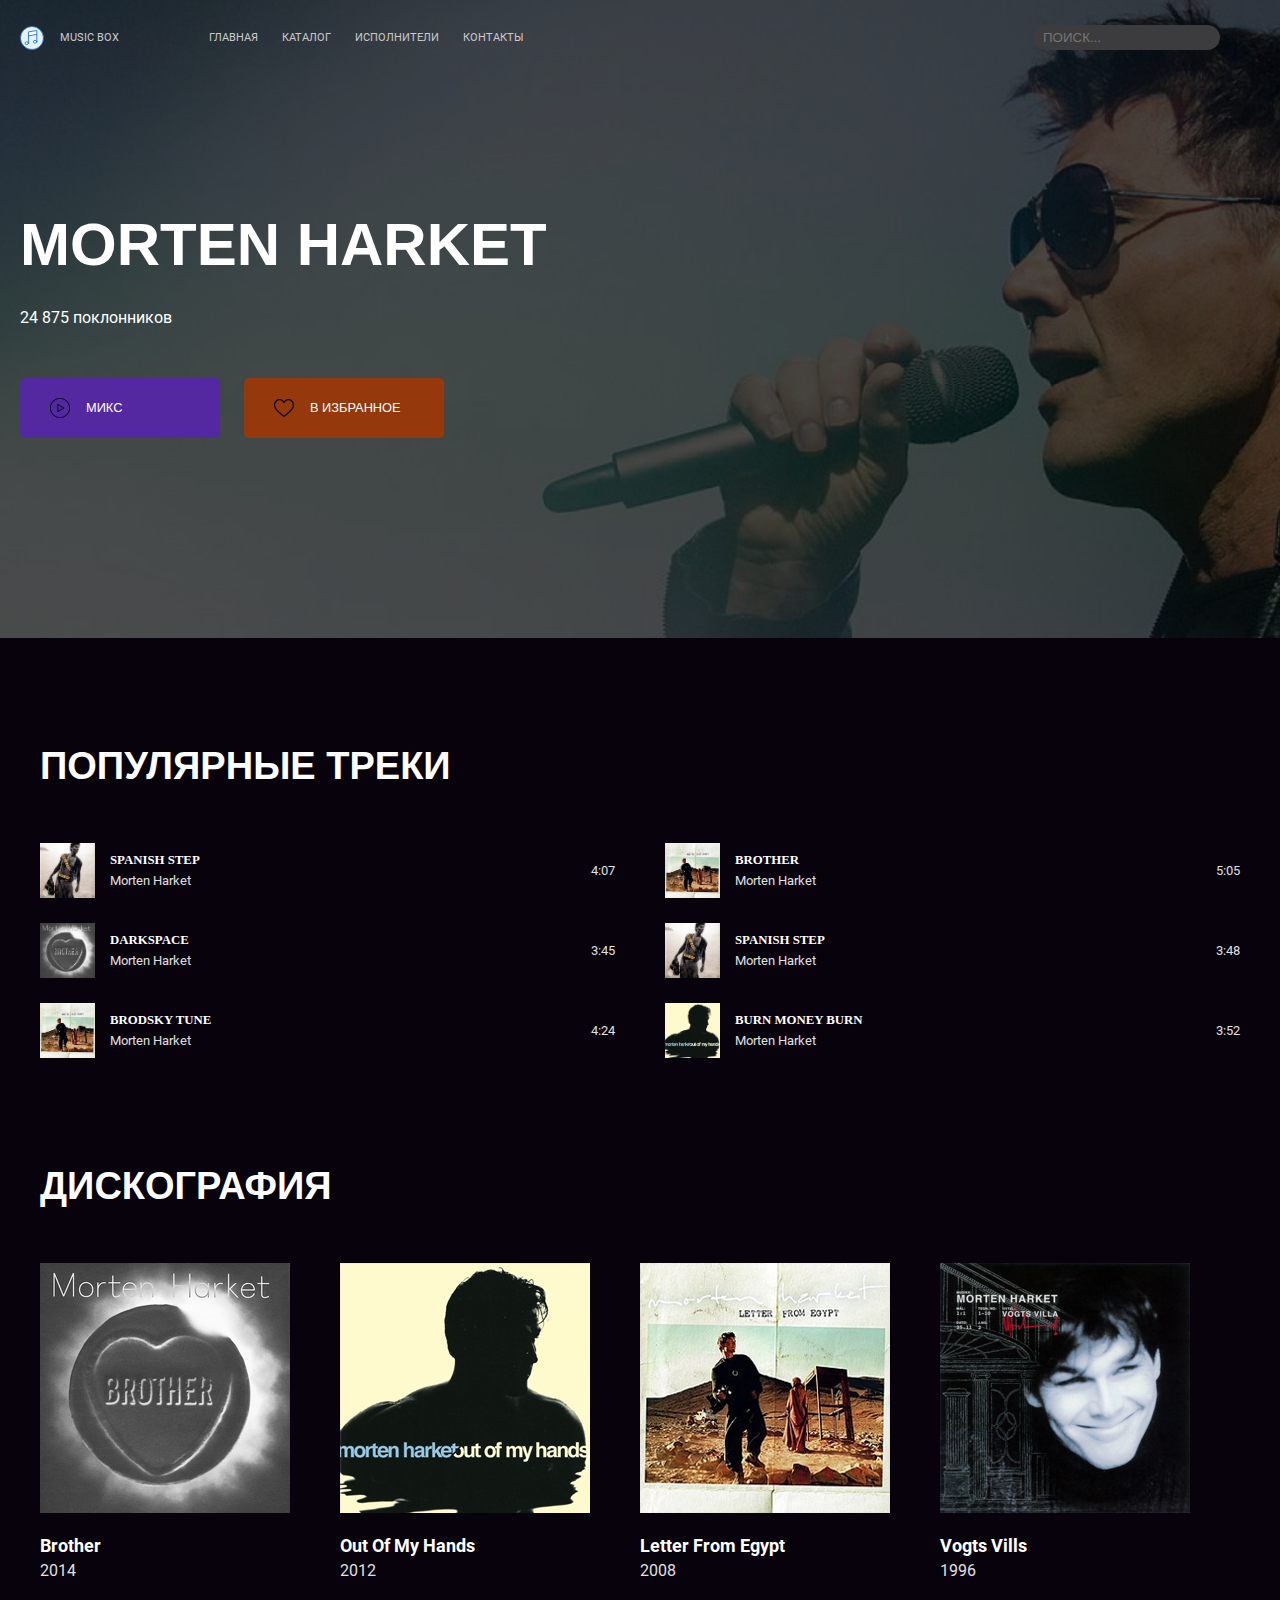
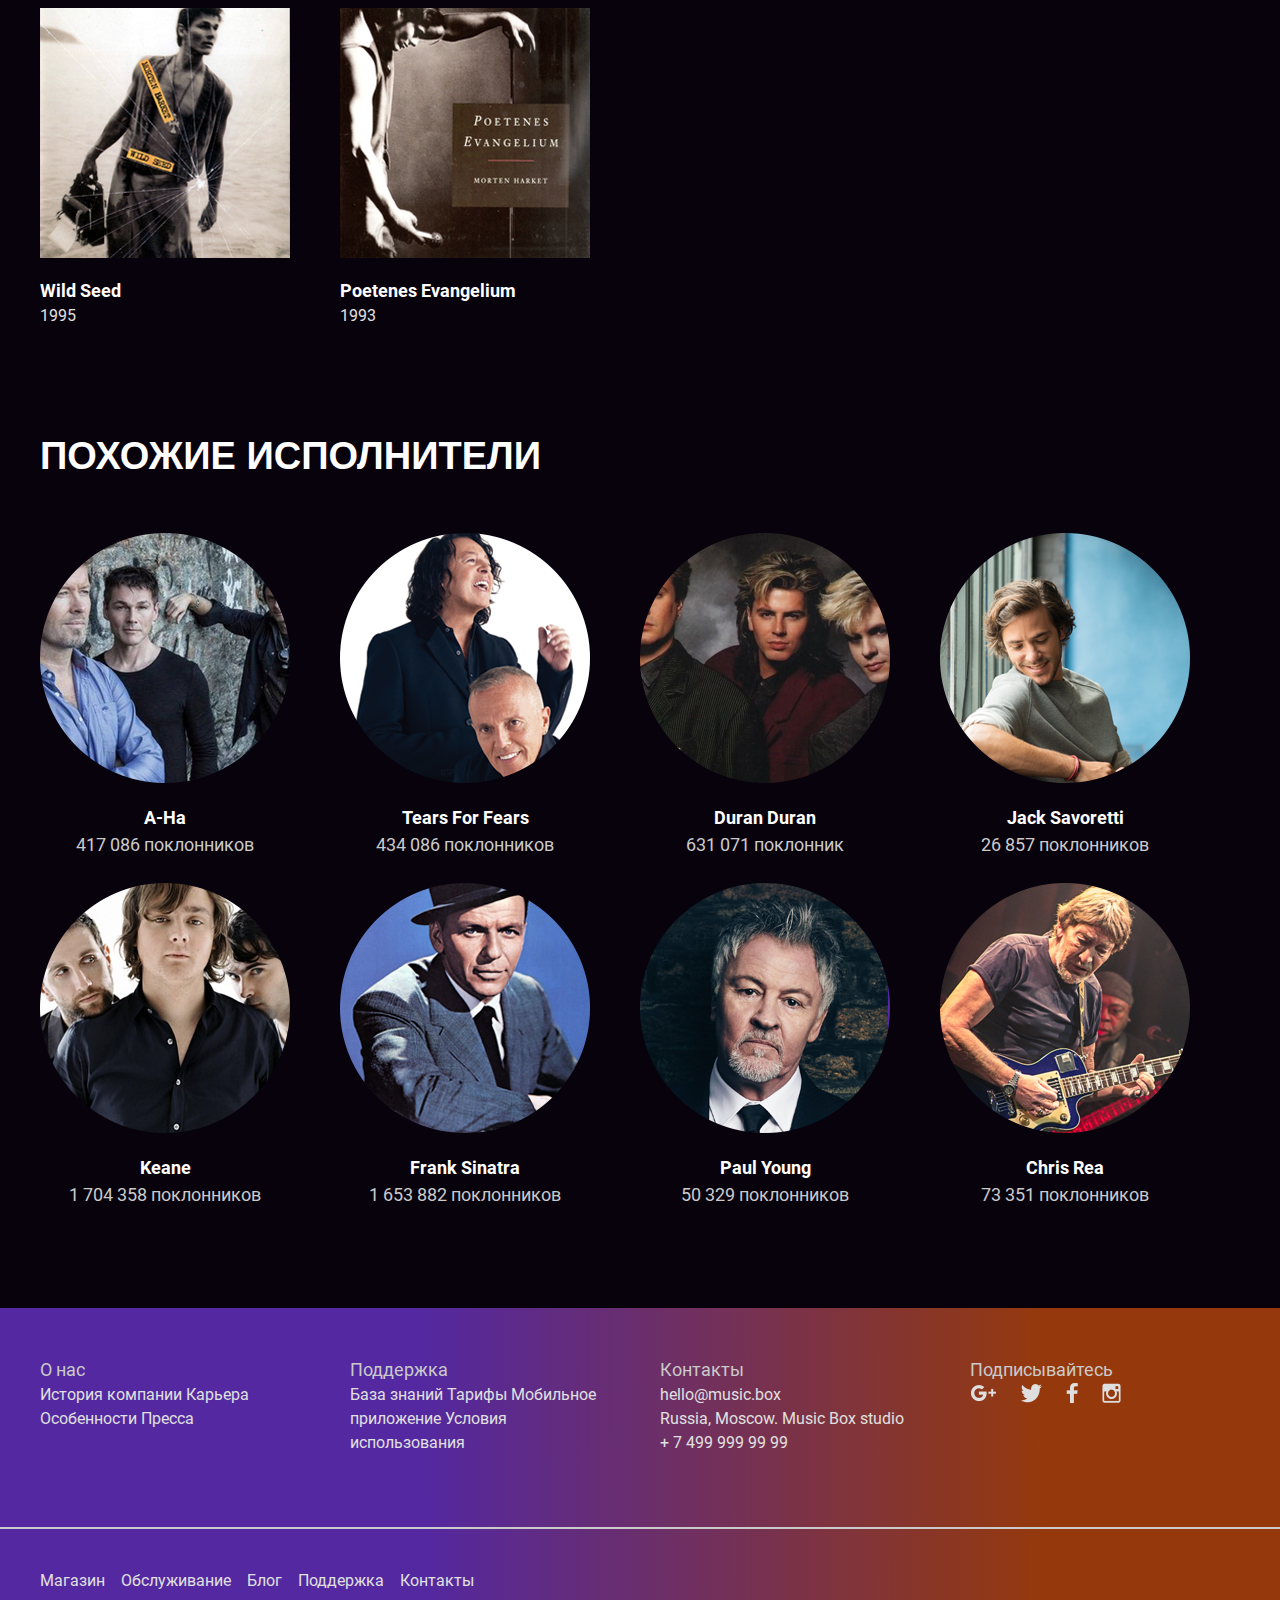
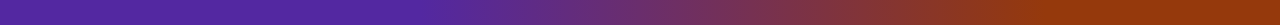
==== src/artist.html @ f482b33f "experiments" ====
<!DOCTYPE html>
<html lang="ru">
<head>
    <meta charset="UTF-8">
    <meta http-equiv="X-UA-Compatible" content="IE=edge">
    <meta name="viewport" content="width=device-width, initial-scale=1.0">
    <title>Music Box
        Vladimirova Diana
    </title>
    <link rel="stylesheet" href="music-box.css">
</head>
<body>
    <header class="bg header-artist" id="page_description">
        <div class="div-center">
            <nav class="header_nav">
                <div class="header_left-flex">
                    <div class="header_name">
                        <img class="header_logo" src="images/logo.svg" alt="musician note">
                        <a class="header_href header_href-margin" href="#">Music Box</a>
                    </div>
                    <a class="header_href" href="index.html">Главная</a>
                    <a class="header_href" href="#">Каталог</a>
                    <a class="header_href" href="#">Исполнители</a>
                    <a class="header_href" href="#">Контакты</a>
                </div>
                <form class="header_search-form">
                    <label for="search" class="sr-only">Поиск по сайту</label>
                    <input class="header_input-form" id="search" type="text" placeholder="Поиск...">
                </form>
            </nav>
            <section class="header_main header-morten">
                <h1>Morten Harket</h1>
                <p class="number-fans">24 875 поклонников</p>
                <div class="header_flex">
                    <a class="btn app_btn header_btn">
                        <img src="images/play-button.svg" alt="play-button">
                        МИКС
                    </a>
                    <a class="btn app_btn header_btn">
                        <img src="images/heart.svg" alt="play-button">
                        В ИЗБРАННОЕ
                    </a>
                </div>
            </section>
        </div>
    </header>

    <section class="div-center tracks" id="page-popular-track">
        <div class="container">
            <h2>Популярные треки</h2>
            <div class="list-of-tracks">
                <div class="popular-track">
                    <img src="images/Wild Seed.png" alt="Morten Harket - Spanish Step">    
                    <div class="track-info">
                        <div class="track-info_right-flex">
                            <h3>Spanish Step</h3>
                            <p>Morten Harket</p>
                        </div>
                        <p>4:07</p>
                    </div>
                </div>
                <div class="popular-track">
                    <img src="images/Letter from Egypt.png" alt="Morten Harket - Brother">
                    <div class="track-info">
                        <div class="track-info_right-flex">
                            <h3>Brother</h3>
                            <p>Morten Harket</p>
                        </div>
                        <p>5:05</p>
                    </div>
                </div>
                <div class="popular-track">
                    <img src="images/Brother.png" alt="Morten Harket - Darkspace">
                    <div class="track-info">
                        <div class="track-info_right-flex">
                            <h3>Darkspace</h3>
                            <p>Morten Harket</p>
                        </div>
                        <p>3:45</p>
                    </div>
                </div>
                <div class="popular-track">
                    <img src="images/Wild Seed.png" alt="Morten Harket - Spanish Step">
                    <div class="track-info">
                        <div class="track-info_right-flex">
                            <h3>Spanish Step</h3>
                            <p>Morten Harket</p>
                        </div>
                        <p>3:48</p>
                    </div>
                </div>
                <div class="popular-track">
                    <img src="images/Letter from Egypt.png" alt="Morten Harket - Brodsky Tune">
                    <div class="track-info">
                        <div class="track-info_right-flex">
                            <h3>Brodsky Tune</h3>
                            <p>Morten Harket</p>
                        </div>
                        <p>4:24</p>
                    </div>
                </div>
                <div class="popular-track">
                    <img src="images/Out of My Hands.png" alt="Morten Harket - Burn Money Burn">
                    <div class="track-info">
                        <div class="track-info_right-flex">
                            <h3>Burn Money Burn</h3>
                            <p>Morten Harket</p>
                        </div>
                        <p>3:52</p>
                    </div>
                </div>
            </div>
        </div>
    </section>

    <section class="div-center discography" id="page-discography">
        <div class="container">
            <h2>Дискография</h2>
            <div class="discography_flex">
                <div class="discography-item">
                    <img src="images/Brother.png" alt="Brother">
                    <div class="discography-info">
                        <h3>Brother</h3>
                        <p>2014</p>
                    </div>
                </div>
                <div class="discography-item">
                    <img src="images/Out of My Hands.png" alt="Out Of My Hands">
                    <div class="discography-info">
                        <h3>Out Of My Hands</h3>
                        <p>2012</p>
                    </div>
                </div>
                <div class="discography-item">
                    <img src="images/Letter from Egypt.png" alt="Letter From Egypt">
                    <div class="discography-info">
                        <h3>Letter From Egypt</h3>
                        <p>2008</p>
                    </div>
                </div>
                <div class="discography-item">
                    <img src="images/Vogts Villa.png" alt="Vogts Vills">
                    <div class="discography-info">
                        <h3>Vogts Vills</h3>
                        <p>1996</p>
                    </div>
                </div>
                <div class="discography-item">
                    <img src="images/Wild Seed.png" alt="Wild Seed">
                    <div class="discography-info">
                        <h3>Wild Seed</h3>
                        <p>1995</p>
                    </div>
                </div>
                <div class="discography-item">
                    <img src="images/Poetenes Evangelium.png" alt="Poetenes Evangelium">
                    <div class="discography-info">
                        <h3>Poetenes Evangelium</h3>
                        <p>1993</p>
                    </div>
                </div>
            </div>
        </div>
    </section>

    <section class="div-center similar" id="page-similar">
        <div class="container">
            <h2>Похожие исполнители</h2>
            <div class="discography_flex">
                <div class="similar-item">
                    <img src="images/A-ha.png" alt="A-Ha">
                    <div class="similar-info">
                        <h3>A-Ha</h3>
                        <p>417 086 поклонников</p>
                    </div>
                </div>
                <div class="similar-item">
                    <img src="images/Tears for Fears.png" alt="Tears For Fears">
                    <div class="similar-info">
                        <h3>Tears For Fears</h3>
                        <p>434 086 поклонников</p>
                    </div>
                </div>
                <div class="similar-item">
                    <img src="images/Duran Duran.png" alt="Duran Duran">
                    <div class="similar-info">
                        <h3>Duran Duran</h3>
                        <p>631 071 поклонник</p>
                    </div>
                </div>
                <div class="similar-item">
                    <img src="images/Jack Savoretti.png" alt="Jack Savoretti">
                    <div class="similar-info">
                        <h3>Jack Savoretti</h3>
                        <p>26 857 поклонников</p>
                    </div>
                </div>
                <div class="similar-item">
                    <img src="images/Keane.png" alt="Keane">
                    <div class="similar-info">
                        <h3>Keane</h3>
                        <p>1 704 358 поклонников</p>
                    </div>
                </div>
                <div class="similar-item">
                    <img src="images/Frank Sinatra.png" alt="Frank Sinatra">
                    <div class="similar-info">
                        <h3>Frank Sinatra</h3>
                        <p>1 653 882 поклонников</p>
                    </div>
                </div>
                <div class="similar-item">
                    <img src="images/Paul Young.png" alt="Paul Young">
                    <div class="similar-info">
                        <h3>Paul Young</h3>
                        <p>50 329 поклонников</p>
                    </div>
                </div>
                <div class="similar-item">
                    <img src="images/Chris Rea.png" alt="Chris Rea">
                    <div class="similar-info">
                        <h3>Chris Rea</h3>
                        <p>73 351 поклонников</p>
                    </div>
                </div>
            </div>
        </div>
    </section>

    <footer class="footer">
        <div class="footer_main">
            <div class="footer_nav">
                <p>О нас</p>
                <a href="#">История компании</a>
                <a href="#">Карьера</a>
                <a href="#">Особенности</a>
                <a href="#">Пресса</a>
            </div>
            <div class="footer_nav">
                <p>Поддержка</p>
                <a href="#">База знаний</a>
                <a href="#">Тарифы</a>
                <a href="#">Мобильное приложение</a>
                <a href="#">Условия использования</a>
            </div>
            <div class="footer_nav footer_contact">
                <p>Контакты</p>
                <p>hello@music.box</p>
                <p>Russia, Moscow. Music Box studio</p>
                <p>+ 7 499 999 99 99</p>
            </div>
            <div class="footer_nav">
                <p>Подписывайтесь</p>
                <div class="footer_media">
                    <a href="#">
                        <img src="images/Google+.png">
                    </a>
                    <a href="#">
                        <img src="images/Twitter.png">
                    </a>
                    <a href="#">
                        <img src="images/Facebook.png">
                    </a>
                    <a href="#">
                        <img src="images/Instagram.png">
                    </a>
                </div>
            </div>
        </div>
        <div class="border"></div>
        <div class="footer_low-menu">
            <a href="#">Магазин</a>
            <a href="#">Обслуживание</a>
            <a href="#">Блог</a>
            <a href="#">Поддержка</a>
            <a href="#">Контакты</a>
        </div>
    </footer>
</body>
</html>
---- src/music-box.css ----
:root {
  --white: #fff;
  --gray: #e0e0e0;
  --light-gray: #cacaca;
  --orange: #f89202;
  --dark-orange: #95390c;
  --green: #34c176;
  --purple: #5328A1;
  --dark-gray: #757575;
  --dark: #3C3B3D;
  --black: #08020D;
}

@font-face {
  font-family: 'Roboto Bold';
  src: url(fonts/Roboto-Bold.ttf);
}

@font-face {
  font-family: 'Roboto Medium';
  src: url(fonts/Roboto-Medium.ttf);
}

@font-face {
  font-family: 'Roboto Regular';
  src: url(fonts/Roboto-Regular.ttf);
}

* {
  margin: 0;
  padding: 0;
  border: 0; 
  outline: 0;
  box-sizing: border-box;
}

body {
  height: 100%;
  width: 100%;
  background-color: #08020D;
}

h1 {
  text-align: center;
  font-family: 'Roboto-Bold', sans-serif;
  font-size: 60px;
  line-height: 90px;
  font-weight: bold;
  text-transform: uppercase;
  color: #fff;
}

h2 {
  text-align: center;
  font-family: 'Roboto-Bold', sans-serif;
  font-size: 38px;
  line-height: 57px;
  font-weight: bold;
  text-transform: uppercase;
  color: #fff;
}

p {
  font-family: 'Roboto Regular', sans-serif;
  font-size: 18px;
  font-weight: normal;
  line-height: 1.5;
  color: #cacaca;
}

a {
  font-family: 'Roboto Regular', sans-serif;
  text-transform: uppercase;
  text-decoration: none;
}

li {
  list-style-type: none;
}

.div-center {
  max-width: 1240px;
  margin: 0 auto;
}

.container {
  padding: 0 20px;
}

.bg {
  position: absolute;
  top: 0;
  bottom: 0;
  left: 0;
  right: 0;
  width: 100%;
  background-position: center;
  background-size: cover;
  z-index: -1;
  content: "";
}

.header,
.header-artist {
  height: 100%;
  position: relative;
  padding: 200px 0;
}

.header {
  background-image: url(images/banner.png);
}

.header-artist {
  background-image: url(images/Morten\ Harket.png);
}

.header-morten h1 {
  padding-bottom: 16px;
  text-align: start;
}

.header-morten .number-fans {
  margin: 0;
  font-size: 16px;
  color: #fff;
  text-align: start;
}

.header_flex {
  margin-top: 48px;
  display: flex;
  gap: 1.5rem;
}

.header_flex a:first-of-type {
  background-color: #5328A1;;
}

.header_flex .btn {
  width: 200px;
  margin-bottom: 0;
  justify-content: start;
  padding: 20px 30px;
  font-size: 12.8px;
  border-radius: 5px;
}

.btn img {
  width: 20px;
  height: 20px;
}

.header_btn {
  display: flex;
  gap: 16px;
}

.header_nav {
  width: 100%;
  max-width: 1200px;
  position: absolute;
  top: 25px;
  display: flex;
  justify-content: space-between;
  align-items: center;
}

.header_left-flex {
  display: flex;
  align-items: center;
}

.header_name {
  margin-right: 90px;
  display: flex;
  align-items: center;
}

.header_logo {
  width: 24px;
  height: 24px;
  margin-right: 16px;
}

.header_href {
  color: #cacaca;
  font-style: normal;
  font-weight: 400;
  font-size: 11px;
  line-height: 16px;
  margin-right: 24px;
}

.header_name .header_href-margin {
  margin: 0;
}

.header_input-form {
  height: 25px;
  padding: 5px 0 5px 10px;
  text-transform: uppercase;
  color: #757575;
  background-color: #3C3B3D;
  border-radius: 50px;
}

.header_main p {
  text-align: center;
  margin-top: 31px;
  margin-bottom: 24px;
}

.header_grid {
  max-width: 570px;
  margin: 0 auto;
  display: grid;
  grid-template-columns: 1fr 1fr;
  column-gap: 24px;
  row-gap: 24px;
  color: #fff;
}

.header_main form {
  min-width: 270px;
  min-height: 50px;
  padding-left: 20px;
  display: flex;
  align-content: center;
  margin-bottom: 1.5rem;
  border: #cacaca solid 2px;
  border-radius: 3px;
}

.header_main .header_form-submit {
  display: inline-block;
  text-align: center;
  padding: 20px 30px;
  grid-column: span 2;
  background: #34C176;
  border-radius: 5px;
}

.header_input::-webkit-input-placeholder {
  color:var(--white);
}

.header_input {
  color: var(--white);
  background-color: transparent;
}

.header_input-send {
  font-family: Arial, sans-serif;
  font-weight: 400;
  font-size: 13.3px;
  line-height: 15px;
  text-transform: uppercase;
}

.tracks {
  padding-top: 100px;
}

.tracks h2 {
  text-align: start;
  margin-bottom: 48px;
}

.list-of-tracks {
  display: grid;
  grid-template-columns: repeat(2, 1fr);
  grid-template-rows: repeat(3, 1fr);
  grid-column-gap: 50px;
  grid-row-gap: 25px;
}

.popular-track {
  display: grid;
  grid-template-columns: 55px auto;
  grid-column-gap: 15px;
}

.popular-track img {
  width: 55px;
  height: 55px;
  margin-right: 15px;
}

.track-info {
  display: flex;
  justify-content: space-between;
  align-items: center;
}

.track-info_right-flex {
  display: flex;
  flex-direction: column;
}

.track-info_right-flex h3,
.track-info_right-flex a,
.track-info p {
  font-size: 12.8px;
  color: #E0E0E0;
}

.track-info_right-flex h3 {
  font-weight: 700;
  line-height: 19.2px;
  text-transform: uppercase;
  color: #fff;
}

.track-info_right-flex a {
  text-transform: capitalize;
}

.price {
  padding-top: 100px;
}

.flex {
  display: flex;
  gap: 50px;
}

.pricing-item {
  margin-top: 45px;
  position: relative;
  padding: 0 1.5rem;
  border-radius: 1rem;
}

.pricing-item .btn {
  padding: 20px 0;
}

.bg-free {
  border-radius: 1rem;
  background-image: url(images/subscribe_1.png);
}

.bg-std {
  border-radius: 1rem;
  background-image: url(images/subscribe_2.png);
}

.bg-prem {
  border-radius: 1rem;
  background-image: url(images/subscribe_3.png);
}

.discography {
  padding-top: 100px;
}

.discography h2 {
  text-align: start;
  margin-bottom: 48px;
}

.discography_flex {
  display: flex;
  flex-wrap: wrap;
  gap: 25px 50px;
}

.discography-item img {
  width: 250px;
  height: 250px;
}

.discography-info {
  margin-top: 15px;
}

.discography-info h3,
.similar-info h3 {
  font-family: 'Roboto Bold', sans-serif;
  color: #fff;
  font-size: 18px;
  line-height: 27px;
  font-weight: bold;
  text-transform: capitalize;
}

.discography-info p {
  hyphens: auto;
  color: #e0e0e0;
  font-size: 16px;
}

.pricing-item h3 {
  margin-top: 24px;
  margin-bottom: 200px;
  text-align: center;
  text-transform: uppercase;
  font-family: Roboto, sans-serif;
  font-weight: 400;
  font-size: 24px;
  line-height: 36px;
  color: #fff;
}

.pricing-value {
  margin-bottom: 40px;
  text-align: center;
  font-family: Roboto, sans-serif;
  font-style: normal;
  font-weight: 400;
  font-size: 64px;
  line-height: 100%;
  color: #fff;
}

.pricing-money {
  line-height: 150%;
  vertical-align: top;
  font-size: 32px;
}

.btn {
  min-width: 270px;
  min-height: 50px;
  display: flex;
  justify-content: center;
  align-items: center;
  margin-bottom: 64px;
  font-family: Roboto, sans-serif;
  font-style: normal;
  font-weight: 400;
  font-size: 16px;
  line-height: 150%;
  color: #fff;
  border: 1px solid #fff;
  border-radius: 5px;
}

.pricing-footer {
  margin-bottom: 64px;
  text-align: center;
  font-style: normal;
  font-weight: 400;
  font-size: 12.8px;
  line-height: 150%;
}

.price_description {
  text-align: center;
  font-size: 16px;
  margin-top: 40px;
}

.musicians {
  padding-top: 100px;
}

.news-item {
  display: flex;
  height: 286px;
  gap: 50px;
  margin-top: 48px;
}

.eminem-photo {
  flex-basis: 100%;
}

.news-body {
  flex-basis: 100%;
}

.news-body h3 {
  margin-bottom: 30px;
  font-family: Roboto, sans-serif;
  font-style: normal;
  font-weight: 400;
  font-size: 30px;
  line-height: 45px;
  text-transform: capitalize;
  color: #FFFFFF;
}

.news-body .btn {
  min-width: 135px;
  width: 135px;
  padding: 16px 30px;
  font-size: 12px;
}

.news-author {
  margin: 25px 0 48px;
  display: flex;
}

.news-author img {
  width: 19px;
  height: 19px;
}

.news-author p {
  font-size: 12px;
  text-transform: uppercase;
}

.news-author p:first-of-type {
  margin: 0 16px;
  color: #F89202;
}

.ozzy {
  flex-direction: row-reverse;
  margin-top: 65px;
}

.app-desc {
  padding-top: 100px;
  margin-bottom: 100px;
}

.app_tariff {
  display: flex;
}

.app_about {
  margin-top: 64px;
  flex-basis: 100%;
}

.app_about p {
  margin-bottom: 16px;
  text-align: left;
  font-size: 16px;
  flex-basis: 100%;
}

.app_photo {
  display: flex;
  justify-content: center;
}

.app_btn {
  background: #95390C;
  border: none;
  min-width: 131px;
  width: 131px;
  border-radius: 32px;
  padding: 16px 40px;
  font-size: 12.8px;
}

.app_photo {
  margin-top: 48px;
  flex-basis: 100%;
}

.similar {
  padding-top: 100px;
  margin-bottom: 100px;
}

.similar h2 {
  text-align: start;
  margin-bottom: 48px;
}

.similar-item img {
  margin-bottom: 17px;
}

.similar-info h3,
.similar-info p {
  text-align: center;
}

.footer {
  height: 100%;
  position: relative;
  padding-top: 3rem;
  padding-bottom: 2rem;
  background: linear-gradient(89.75deg, #5328a1 32.83%, #95390c 81.56%);
}

.footer_main {
  max-width: 1200px;
  margin: 0 auto 72px auto;
  display: grid;
  grid-template-columns: repeat(4, 1fr);
  column-gap: 40px;
}

.footer a,
.footer_contact p:nth-child(n+2) {
  color: #E0E0E0;
  font-style: normal;
  font-weight: 400;
  font-size: 16px;
  line-height: 24px;
  text-transform: none;
}

.footer_nav h3 {
  margin-bottom: 15px;
  font-family: 'Roboto Regular', sans-serif;
  font-size: 18px;
  line-height: 27px;
  font-weight: bold;
  text-transform: uppercase;
  color: #fff;
}

.footer_media {
  display: flex;
  align-items: center;
  gap: 0 24px;
}

.border {
  border-top: var(--light-gray) 2px solid;
}

.footer_low-menu {
  max-width: 1200px;
  margin: 0 auto;
  display: flex;
  gap: 0 16px;
  padding-top: 40px;
}

.sr-only {
  position: absolute;
  
  width: 1px;
  height: 1px;
  padding: 0;
  border: 0;
  overflow: hidden;
  
  white-space: nowrap;
  }
  
@media (max-width: 680px) {

  h1 {
    font-size: 30px;
    line-height: 45px;
    font-weight: bold;
    text-transform: uppercase;
  }

  
  h2 {
    font-size: 18px;
    line-height: 27px;
    font-weight: bold;
    text-transform: uppercase;
  }

  .header_div-center {
    margin: 0 20px;
  }

  .header_left-flex, .header_nav {
    flex-direction: column;
  }

  .header_nav {
    top: 27px;
    align-items: flex-start;
  }

  .header_left-flex {
    align-items: flex-start;
    gap: 3px 0;
  }

  .header_name {
    margin-bottom: 14px;
  }

  .header_href {
    font-weight: 700;
  }

  .header_search-form {
    width: 100%;
    margin-top: 18px;
  }

  .header_input-form {
    width: calc(100vw - 40px);
  }

  .header_main {
    margin-top: 50px;
  }

  .header_grid {
    display: flex;
    flex-direction: column;
  }

  .header_nav {
    width: auto;
  }

  .header_flex {
    flex-direction: column;
  }

  .header .div-center {
    padding: 0 20px;
  }

  .flex {
    flex-direction: column;
  }

  .pricing-item:not(:first-child) {
    margin-top: 0;
  }

  .pricing-item h3 {
    font-size: 16px;
    font-weight: 700;
  }

  .price_description {
    font-size: 16px;
  }

  .list-of-tracks {
    display: flex;
    flex-direction: column;
  }

  .musicians h2 {
    margin-bottom: 48px;
  }

  .news-item {
    flex-direction: column;
  }

  .news-body h3 {
    margin-bottom: 16px;
    font-size: 16px;
    line-height: 24px;
    text-transform: capitalize;
  }

  .news-item {
    height: 100%;
  }

  .ozzy {
    margin-top: 0;
  }

  .news-author {
    margin-top: 24px;
  }

  .discography-item,
  .similar-item {
    width: 137px;
  }

  .discography-item img,
  .similar-item img {
    width: 137px;
    height: 137px;
  }

  .app_tariff {
    flex-direction: column-reverse;
    gap: 16px;
  }

  .app_photo {
    display: flex;
    justify-content: center;
  }
  
  .app_about {
    flex-basis: auto;
  }

  .app_about p {
    margin-top: 0;
    margin-bottom: 15px;
  }

  .app_btn {
    text-transform: none;
  }

  .similar {
    margin-bottom: 100px;
  }

  .footer_main {
    display: flex;
    flex-direction: column;
    gap: 30px 0;
    margin-left: 20px;
    margin-right: 20px;
  }

  .footer_low-menu {
    display: flex;
    flex-direction: column;
    gap: 16px 0;
    margin-left: 20px;
    margin-right: 20px;
  }

  .footer_nav p:first-child {
    margin-bottom: 16px;
    font-weight: 700;
  }
}
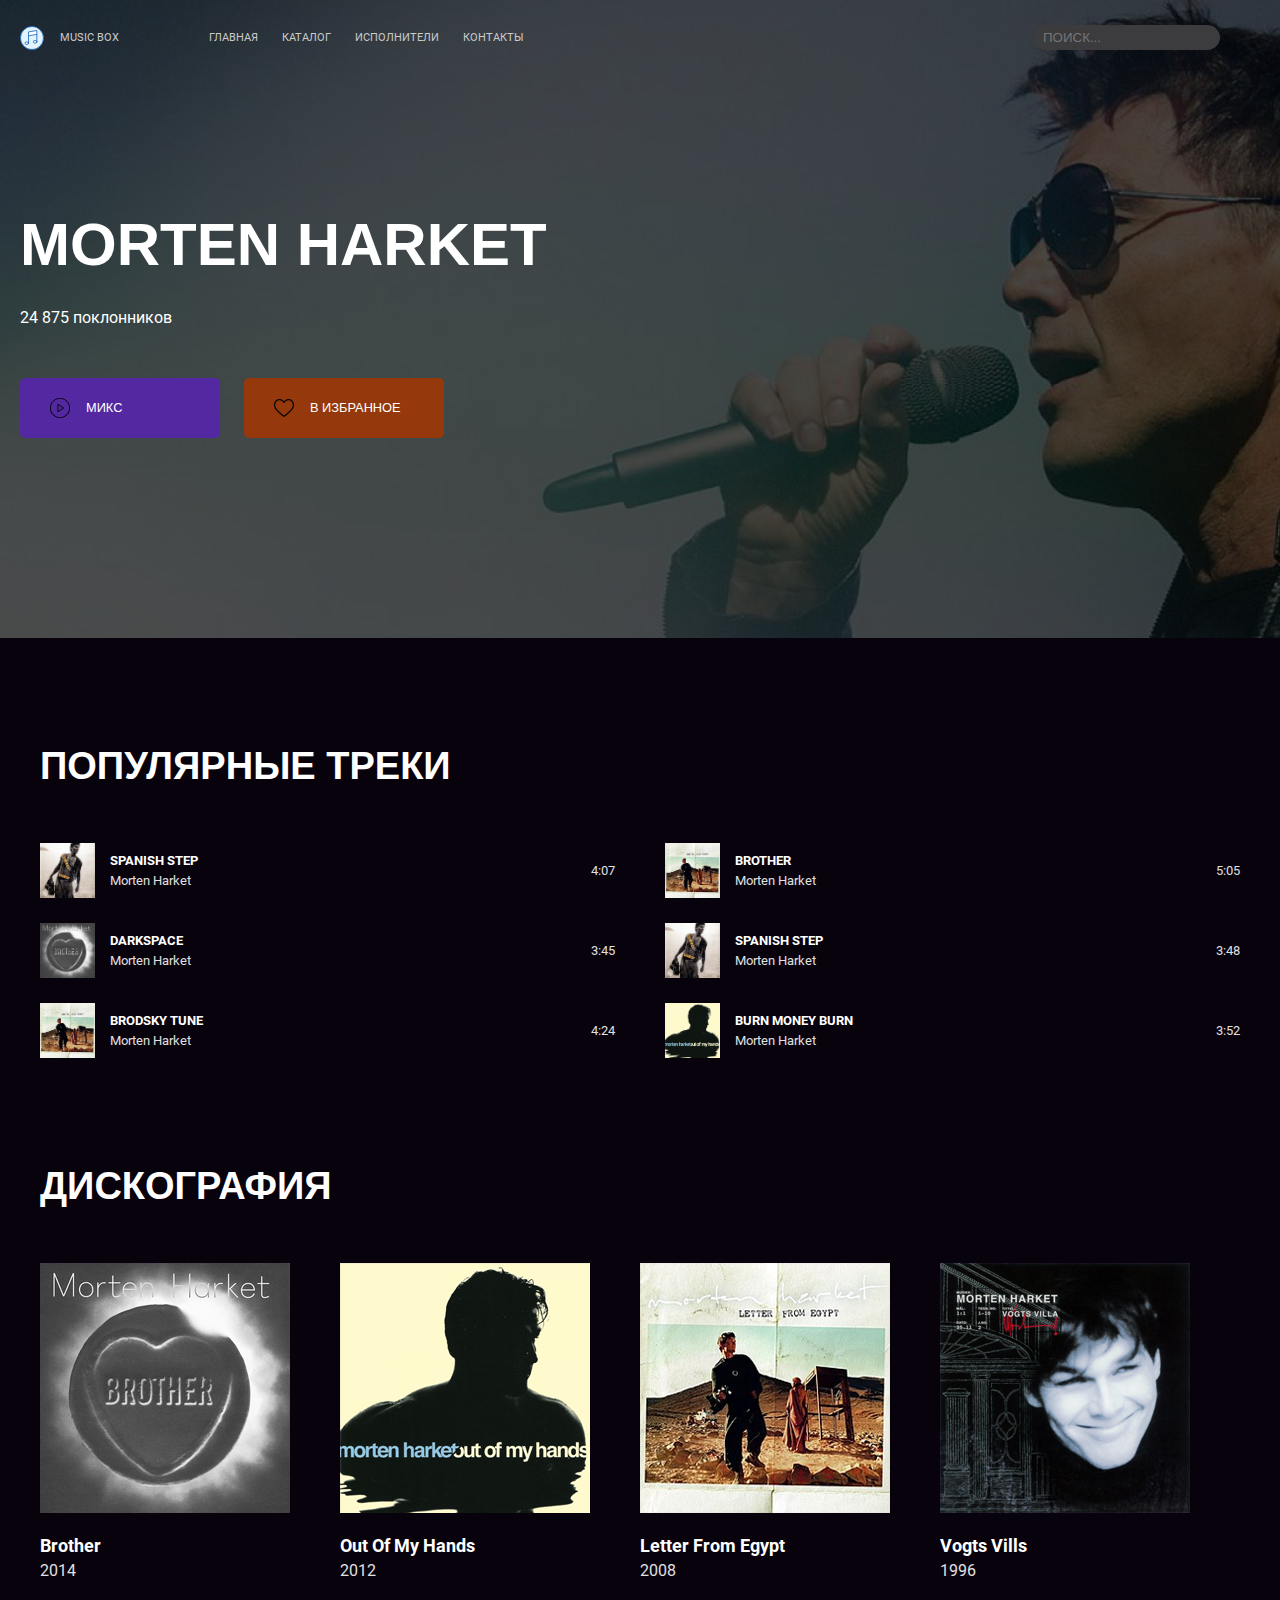
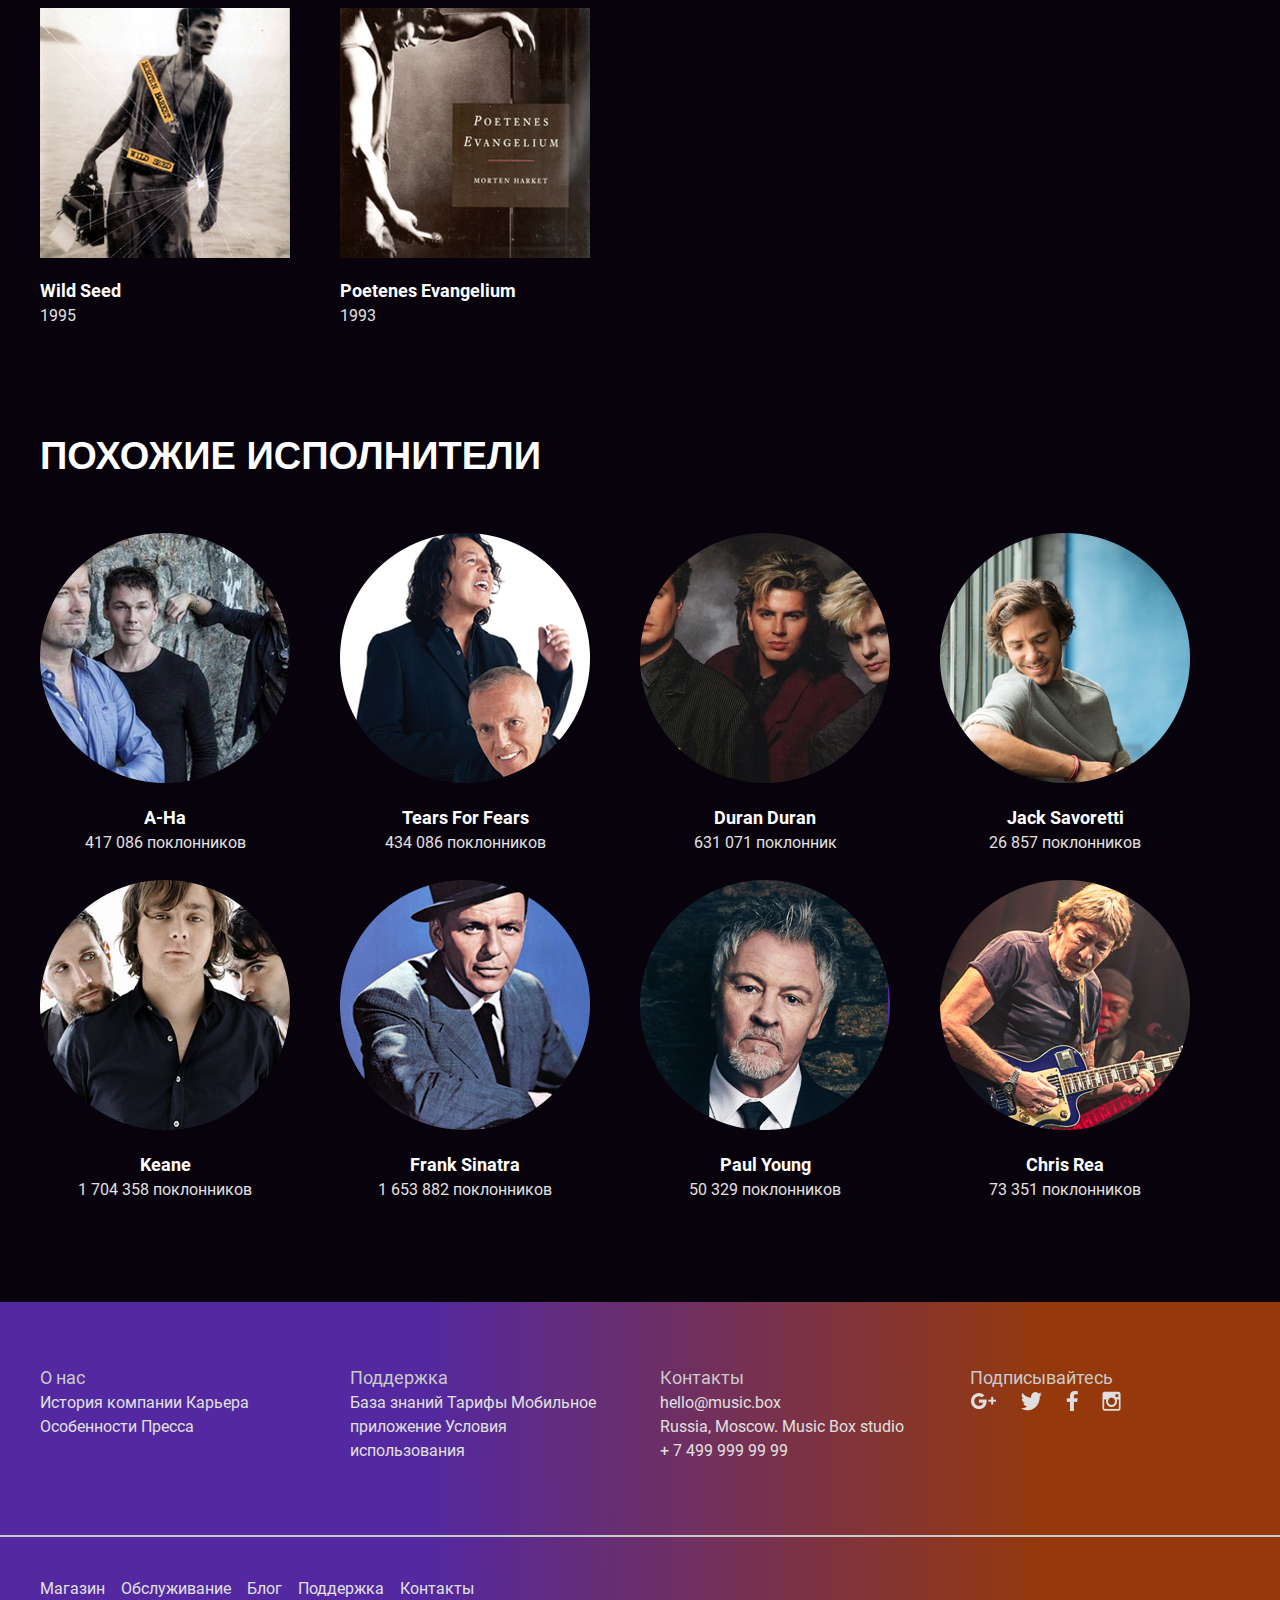
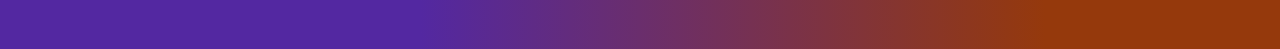
==== commit de8367d1: "renamed classes" ====
--- a/src/artist.html
+++ b/src/artist.html
@@ -12,31 +12,31 @@
 <body>
     <header class="bg header-artist" id="page_description">
         <div class="div-center">
-            <nav class="header_nav">
-                <div class="header_left-flex">
-                    <div class="header_name">
-                        <img class="header_logo" src="images/logo.svg" alt="musician note">
-                        <a class="header_href header_href-margin" href="#">Music Box</a>
-                    </div>
-                    <a class="header_href" href="index.html">Главная</a>
-                    <a class="header_href" href="#">Каталог</a>
-                    <a class="header_href" href="#">Исполнители</a>
-                    <a class="header_href" href="#">Контакты</a>
-                </div>
-                <form class="header_search-form">
+            <nav class="header-nav">
+                <div class="header-left-flex">
+                    <div class="header-name">
+                        <img class="header-logo" src="images/logo.svg" alt="musician note">
+                        <a class="header-href header-href-margin" href="#">Music Box</a>
+                    </div>
+                    <a class="header-href" href="index.html">Главная</a>
+                    <a class="header-href" href="#">Каталог</a>
+                    <a class="header-href" href="#">Исполнители</a>
+                    <a class="header-href" href="#">Контакты</a>
+                </div>
+                <form class="header-search-form">
                     <label for="search" class="sr-only">Поиск по сайту</label>
-                    <input class="header_input-form" id="search" type="text" placeholder="Поиск...">
+                    <input class="header-input-form" id="search" type="text" placeholder="Поиск...">
                 </form>
             </nav>
-            <section class="header_main header-morten">
+            <section class="header-main header-morten">
                 <h1>Morten Harket</h1>
                 <p class="number-fans">24 875 поклонников</p>
-                <div class="header_flex">
-                    <a class="btn app_btn header_btn">
+                <div class="header-flex">
+                    <a class="btn app-btn header-btn">
                         <img src="images/play-button.svg" alt="play-button">
                         МИКС
                     </a>
-                    <a class="btn app_btn header_btn">
+                    <a class="btn app-btn header-btn">
                         <img src="images/heart.svg" alt="play-button">
                         В ИЗБРАННОЕ
                     </a>
@@ -52,7 +52,7 @@
                 <div class="popular-track">
                     <img src="images/Wild Seed.png" alt="Morten Harket - Spanish Step">    
                     <div class="track-info">
-                        <div class="track-info_right-flex">
+                        <div class="track-info-right-flex">
                             <h3>Spanish Step</h3>
                             <p>Morten Harket</p>
                         </div>
@@ -62,7 +62,7 @@
                 <div class="popular-track">
                     <img src="images/Letter from Egypt.png" alt="Morten Harket - Brother">
                     <div class="track-info">
-                        <div class="track-info_right-flex">
+                        <div class="track-info-right-flex">
                             <h3>Brother</h3>
                             <p>Morten Harket</p>
                         </div>
@@ -72,7 +72,7 @@
                 <div class="popular-track">
                     <img src="images/Brother.png" alt="Morten Harket - Darkspace">
                     <div class="track-info">
-                        <div class="track-info_right-flex">
+                        <div class="track-info-right-flex">
                             <h3>Darkspace</h3>
                             <p>Morten Harket</p>
                         </div>
@@ -82,7 +82,7 @@
                 <div class="popular-track">
                     <img src="images/Wild Seed.png" alt="Morten Harket - Spanish Step">
                     <div class="track-info">
-                        <div class="track-info_right-flex">
+                        <div class="track-info-right-flex">
                             <h3>Spanish Step</h3>
                             <p>Morten Harket</p>
                         </div>
@@ -92,7 +92,7 @@
                 <div class="popular-track">
                     <img src="images/Letter from Egypt.png" alt="Morten Harket - Brodsky Tune">
                     <div class="track-info">
-                        <div class="track-info_right-flex">
+                        <div class="track-info-right-flex">
                             <h3>Brodsky Tune</h3>
                             <p>Morten Harket</p>
                         </div>
@@ -102,7 +102,7 @@
                 <div class="popular-track">
                     <img src="images/Out of My Hands.png" alt="Morten Harket - Burn Money Burn">
                     <div class="track-info">
-                        <div class="track-info_right-flex">
+                        <div class="track-info-right-flex">
                             <h3>Burn Money Burn</h3>
                             <p>Morten Harket</p>
                         </div>
@@ -116,7 +116,7 @@
     <section class="div-center discography" id="page-discography">
         <div class="container">
             <h2>Дискография</h2>
-            <div class="discography_flex">
+            <div class="discography-flex">
                 <div class="discography-item">
                     <img src="images/Brother.png" alt="Brother">
                     <div class="discography-info">
@@ -166,7 +166,7 @@
     <section class="div-center similar" id="page-similar">
         <div class="container">
             <h2>Похожие исполнители</h2>
-            <div class="discography_flex">
+            <div class="discography-flex">
                 <div class="similar-item">
                     <img src="images/A-ha.png" alt="A-Ha">
                     <div class="similar-info">
@@ -228,30 +228,30 @@
     </section>
 
     <footer class="footer">
-        <div class="footer_main">
-            <div class="footer_nav">
+        <div class="footer-main">
+            <div class="footer-nav">
                 <p>О нас</p>
                 <a href="#">История компании</a>
                 <a href="#">Карьера</a>
                 <a href="#">Особенности</a>
                 <a href="#">Пресса</a>
             </div>
-            <div class="footer_nav">
+            <div class="footer-nav">
                 <p>Поддержка</p>
                 <a href="#">База знаний</a>
                 <a href="#">Тарифы</a>
                 <a href="#">Мобильное приложение</a>
                 <a href="#">Условия использования</a>
             </div>
-            <div class="footer_nav footer_contact">
+            <div class="footer-nav footer-contact">
                 <p>Контакты</p>
                 <p>hello@music.box</p>
                 <p>Russia, Moscow. Music Box studio</p>
                 <p>+ 7 499 999 99 99</p>
             </div>
-            <div class="footer_nav">
+            <div class="footer-nav">
                 <p>Подписывайтесь</p>
-                <div class="footer_media">
+                <div class="footer-media">
                     <a href="#">
                         <img src="images/Google+.png">
                     </a>
@@ -268,7 +268,7 @@
             </div>
         </div>
         <div class="border"></div>
-        <div class="footer_low-menu">
+        <div class="footer-low-menu">
             <a href="#">Магазин</a>
             <a href="#">Обслуживание</a>
             <a href="#">Блог</a>
--- a/src/music-box.css
+++ b/src/music-box.css
@@ -127,17 +127,17 @@
   text-align: start;
 }
 
-.header_flex {
+.header-flex {
   margin-top: 48px;
   display: flex;
   gap: 1.5rem;
 }
 
-.header_flex a:first-of-type {
+.header-flex a:first-of-type {
   background-color: #5328A1;;
 }
 
-.header_flex .btn {
+.header-flex .btn {
   width: 200px;
   margin-bottom: 0;
   justify-content: start;
@@ -151,12 +151,12 @@
   height: 20px;
 }
 
-.header_btn {
+.header-btn {
   display: flex;
   gap: 16px;
 }
 
-.header_nav {
+.header-nav {
   width: 100%;
   max-width: 1200px;
   position: absolute;
@@ -166,24 +166,24 @@
   align-items: center;
 }
 
-.header_left-flex {
+.header-left-flex {
   display: flex;
   align-items: center;
 }
 
-.header_name {
+.header-name {
   margin-right: 90px;
   display: flex;
   align-items: center;
 }
 
-.header_logo {
+.header-logo {
   width: 24px;
   height: 24px;
   margin-right: 16px;
 }
 
-.header_href {
+.header-href {
   color: #cacaca;
   font-style: normal;
   font-weight: 400;
@@ -192,11 +192,11 @@
   margin-right: 24px;
 }
 
-.header_name .header_href-margin {
+.header-name .header-href-margin {
   margin: 0;
 }
 
-.header_input-form {
+.header-input-form {
   height: 25px;
   padding: 5px 0 5px 10px;
   text-transform: uppercase;
@@ -205,13 +205,13 @@
   border-radius: 50px;
 }
 
-.header_main p {
+.header-main p {
   text-align: center;
   margin-top: 31px;
   margin-bottom: 24px;
 }
 
-.header_grid {
+.header-grid {
   max-width: 570px;
   margin: 0 auto;
   display: grid;
@@ -221,7 +221,7 @@
   color: #fff;
 }
 
-.header_main form {
+.header-main form {
   min-width: 270px;
   min-height: 50px;
   padding-left: 20px;
@@ -232,7 +232,7 @@
   border-radius: 3px;
 }
 
-.header_main .header_form-submit {
+.header-main .header-form-submit {
   display: inline-block;
   text-align: center;
   padding: 20px 30px;
@@ -241,16 +241,16 @@
   border-radius: 5px;
 }
 
-.header_input::-webkit-input-placeholder {
+.header-input::-webkit-input-placeholder {
   color:var(--white);
 }
 
-.header_input {
+.header-input {
   color: var(--white);
   background-color: transparent;
 }
 
-.header_input-send {
+.header-input-send {
   font-family: Arial, sans-serif;
   font-weight: 400;
   font-size: 13.3px;
@@ -293,26 +293,27 @@
   align-items: center;
 }
 
-.track-info_right-flex {
+.track-info-right-flex {
   display: flex;
   flex-direction: column;
 }
 
-.track-info_right-flex h3,
-.track-info_right-flex a,
+.track-info-right-flex h3,
+.track-info-right-flex a,
 .track-info p {
   font-size: 12.8px;
   color: #E0E0E0;
 }
 
-.track-info_right-flex h3 {
+.track-info-right-flex h3 {
+  font-family: "Roboto Bold", sans-serif;
   font-weight: 700;
   line-height: 19.2px;
   text-transform: uppercase;
   color: #fff;
 }
 
-.track-info_right-flex a {
+.track-info-right-flex a {
   text-transform: capitalize;
 }
 
@@ -360,7 +361,7 @@
   margin-bottom: 48px;
 }
 
-.discography_flex {
+.discography-flex {
   display: flex;
   flex-wrap: wrap;
   gap: 25px 50px;
@@ -415,6 +416,7 @@
 }
 
 .pricing-money {
+  padding-left: 16px;
   line-height: 150%;
   vertical-align: top;
   font-size: 32px;
@@ -446,10 +448,10 @@
   line-height: 150%;
 }
 
-.price_description {
+.price-description {
   text-align: center;
   font-size: 16px;
-  margin-top: 40px;
+  margin-top: 43px;
 }
 
 .musicians {
@@ -457,14 +459,20 @@
 }
 
 .news-item {
-  display: flex;
   height: 286px;
-  gap: 50px;
   margin-top: 48px;
 }
 
 .eminem-photo {
-  flex-basis: 100%;
+  margin-right: 50px;
+  height: 286px;
+  float: left;
+}
+
+.ozzy-photo {
+  margin-left: 50px;
+  height: 286px;
+  float: right;
 }
 
 .news-body {
@@ -473,7 +481,7 @@
 
 .news-body h3 {
   margin-bottom: 30px;
-  font-family: Roboto, sans-serif;
+  font-family: "Roboto Regular", sans-serif;
   font-style: normal;
   font-weight: 400;
   font-size: 30px;
@@ -482,7 +490,11 @@
   color: #FFFFFF;
 }
 
-.news-body .btn {
+.news-body p {
+  font-size: 16px;
+}
+
+.news-footer .btn {
   min-width: 135px;
   width: 135px;
   padding: 16px 30px;
@@ -519,28 +531,28 @@
   margin-bottom: 100px;
 }
 
-.app_tariff {
-  display: flex;
-}
-
-.app_about {
+.app-tariff {
+  display: flex;
+}
+
+.app-about {
   margin-top: 64px;
   flex-basis: 100%;
 }
 
-.app_about p {
+.app-about p {
   margin-bottom: 16px;
   text-align: left;
   font-size: 16px;
   flex-basis: 100%;
 }
 
-.app_photo {
+.app-photo {
   display: flex;
   justify-content: center;
 }
 
-.app_btn {
+.app-btn {
   background: #95390C;
   border: none;
   min-width: 131px;
@@ -550,7 +562,7 @@
   font-size: 12.8px;
 }
 
-.app_photo {
+.app-photo {
   margin-top: 48px;
   flex-basis: 100%;
 }
@@ -569,6 +581,11 @@
   margin-bottom: 17px;
 }
 
+.similar-info p {
+  font-size: 16px;
+  color: #E0E0E0;
+}
+
 .similar-info h3,
 .similar-info p {
   text-align: center;
@@ -577,12 +594,12 @@
 .footer {
   height: 100%;
   position: relative;
-  padding-top: 3rem;
-  padding-bottom: 2rem;
+  padding-top: 62px;
+  padding-bottom: 48px;
   background: linear-gradient(89.75deg, #5328a1 32.83%, #95390c 81.56%);
 }
 
-.footer_main {
+.footer-main {
   max-width: 1200px;
   margin: 0 auto 72px auto;
   display: grid;
@@ -591,7 +608,7 @@
 }
 
 .footer a,
-.footer_contact p:nth-child(n+2) {
+.footer-contact p:nth-child(n+2) {
   color: #E0E0E0;
   font-style: normal;
   font-weight: 400;
@@ -600,8 +617,9 @@
   text-transform: none;
 }
 
-.footer_nav h3 {
+.footer-nav h2 {
   margin-bottom: 15px;
+  text-align: start;
   font-family: 'Roboto Regular', sans-serif;
   font-size: 18px;
   line-height: 27px;
@@ -610,7 +628,7 @@
   color: #fff;
 }
 
-.footer_media {
+.footer-media {
   display: flex;
   align-items: center;
   gap: 0 24px;
@@ -620,7 +638,7 @@
   border-top: var(--light-gray) 2px solid;
 }
 
-.footer_low-menu {
+.footer-low-menu {
   max-width: 1200px;
   margin: 0 auto;
   display: flex;
@@ -657,55 +675,55 @@
     text-transform: uppercase;
   }
 
-  .header_div-center {
+  .header-div-center {
     margin: 0 20px;
   }
 
-  .header_left-flex, .header_nav {
+  .header-left-flex, .header-nav {
     flex-direction: column;
   }
 
-  .header_nav {
+  .header-nav {
     top: 27px;
     align-items: flex-start;
   }
 
-  .header_left-flex {
+  .header-left-flex {
     align-items: flex-start;
     gap: 3px 0;
   }
 
-  .header_name {
+  .header-name {
     margin-bottom: 14px;
   }
 
-  .header_href {
+  .header-href {
     font-weight: 700;
   }
 
-  .header_search-form {
+  .header-search-form {
     width: 100%;
     margin-top: 18px;
   }
 
-  .header_input-form {
+  .header-input-form {
     width: calc(100vw - 40px);
   }
 
-  .header_main {
+  .header-main {
     margin-top: 50px;
   }
 
-  .header_grid {
+  .header-grid {
     display: flex;
     flex-direction: column;
   }
 
-  .header_nav {
+  .header-nav {
     width: auto;
   }
 
-  .header_flex {
+  .header-flex {
     flex-direction: column;
   }
 
@@ -722,12 +740,18 @@
   }
 
   .pricing-item h3 {
+    margin-top: 16px;
     font-size: 16px;
+    line-height: 24px;
     font-weight: 700;
   }
 
-  .price_description {
+  .price-description {
     font-size: 16px;
+  }
+
+  .bg-free {
+    margin-top: 46px;
   }
 
   .list-of-tracks {
@@ -758,8 +782,33 @@
     margin-top: 0;
   }
 
-  .news-author {
+  .eminem-photo,
+  .ozzy-photo {
+    height: 100%;
+    width: 100%;
+    float: none;
+    margin: 0 0 45px 0;
+  }
+
+  .eminem-photo {
+    height: 186px;
+  }
+
+  .ozzy-photo {
+    height: 187px;
+    margin-bottom: 48px
+  }
+
+  .eminem .news-author {
     margin-top: 24px;
+  }
+
+  .ozzy .news-author {
+    margin-top: 16px;
+  }
+
+  .news-author .btn {
+    border: 1px solid #cacaca;
   }
 
   .discography-item,
@@ -773,26 +822,36 @@
     height: 137px;
   }
 
-  .app_tariff {
+  .similar-item {
+    height: 230px;
+  }
+
+  .similar-item img {
+    margin-bottom: 18px;
+  }
+
+  .app-tariff {
     flex-direction: column-reverse;
     gap: 16px;
   }
 
-  .app_photo {
+  .app-photo {
     display: flex;
     justify-content: center;
   }
   
-  .app_about {
+  .app-about {
+    margin-top: 0;
     flex-basis: auto;
   }
 
-  .app_about p {
+  .app-about p {
     margin-top: 0;
     margin-bottom: 15px;
   }
 
-  .app_btn {
+  .app-btn {
+    margin-bottom: 0;
     text-transform: none;
   }
 
@@ -800,7 +859,7 @@
     margin-bottom: 100px;
   }
 
-  .footer_main {
+  .footer-main {
     display: flex;
     flex-direction: column;
     gap: 30px 0;
@@ -808,7 +867,7 @@
     margin-right: 20px;
   }
 
-  .footer_low-menu {
+  .footer-low-menu {
     display: flex;
     flex-direction: column;
     gap: 16px 0;
@@ -816,7 +875,7 @@
     margin-right: 20px;
   }
 
-  .footer_nav p:first-child {
+  .footer-nav p:first-child {
     margin-bottom: 16px;
     font-weight: 700;
   }
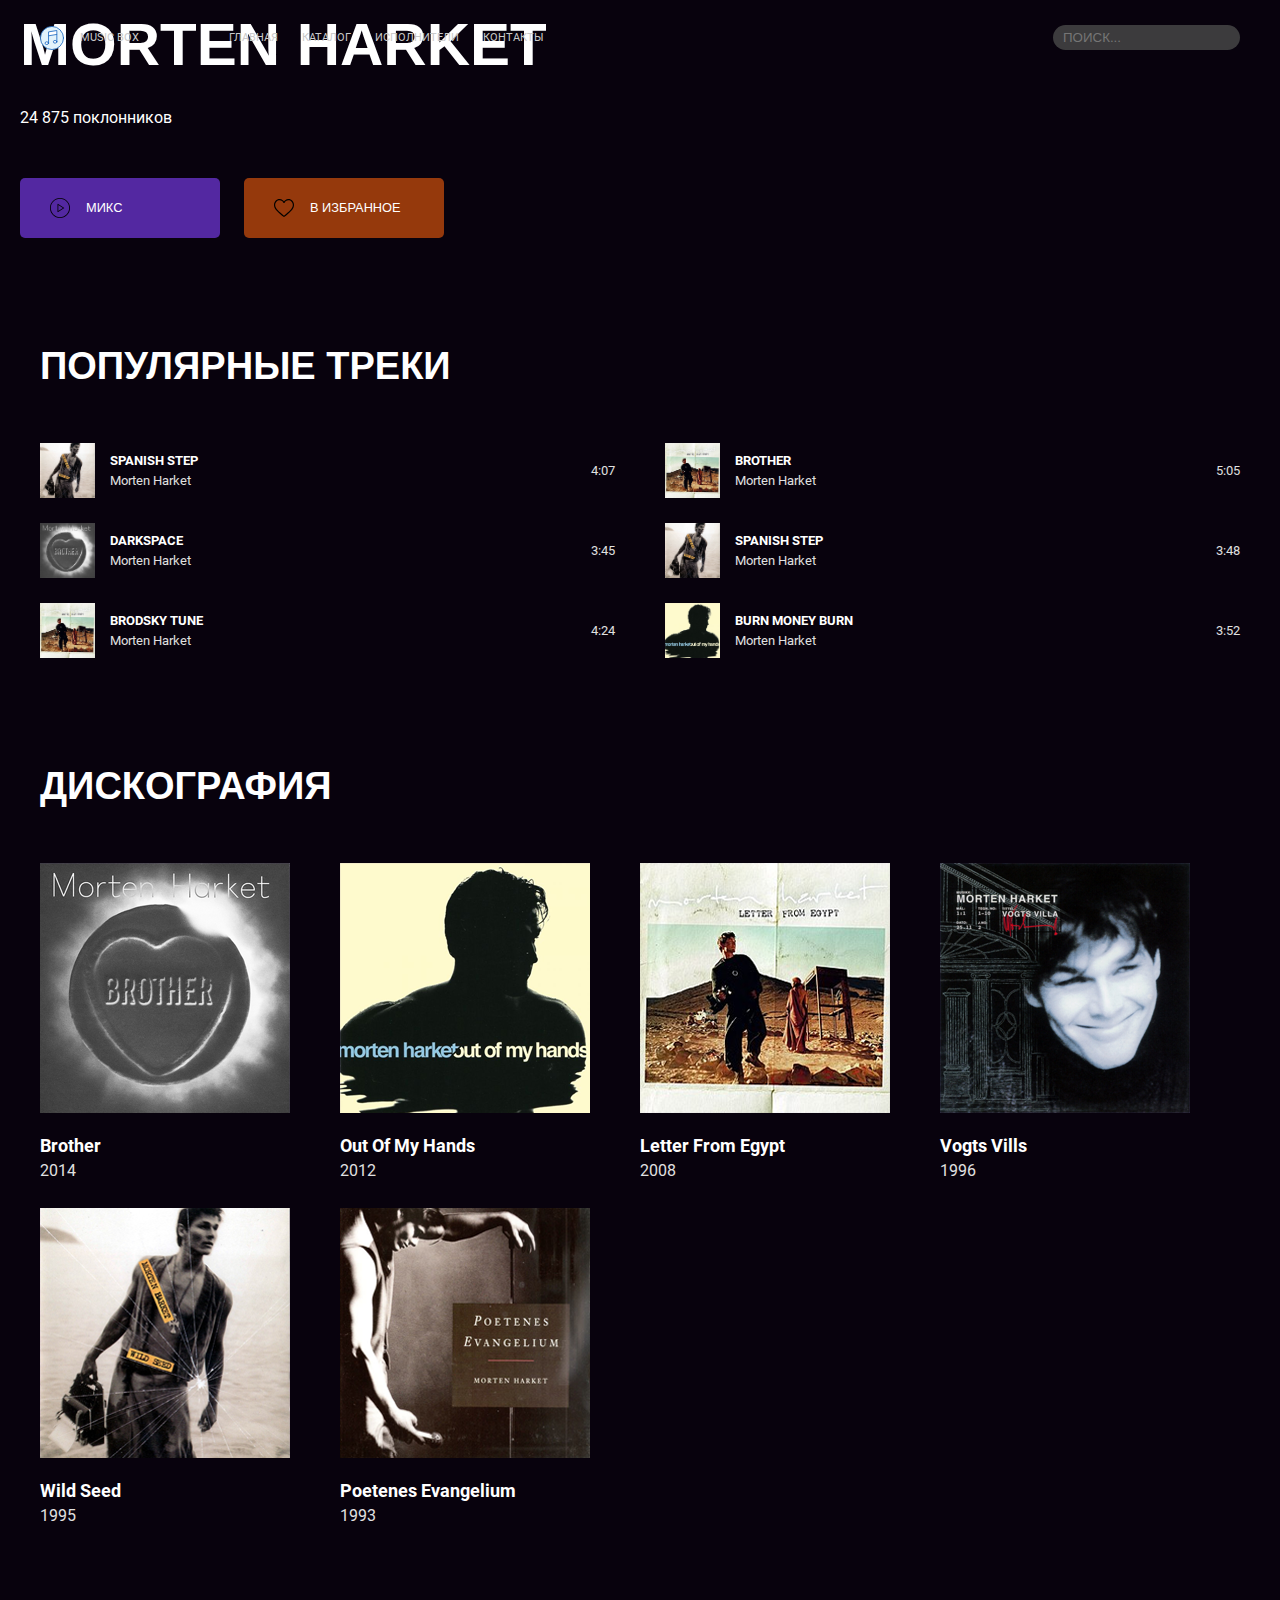
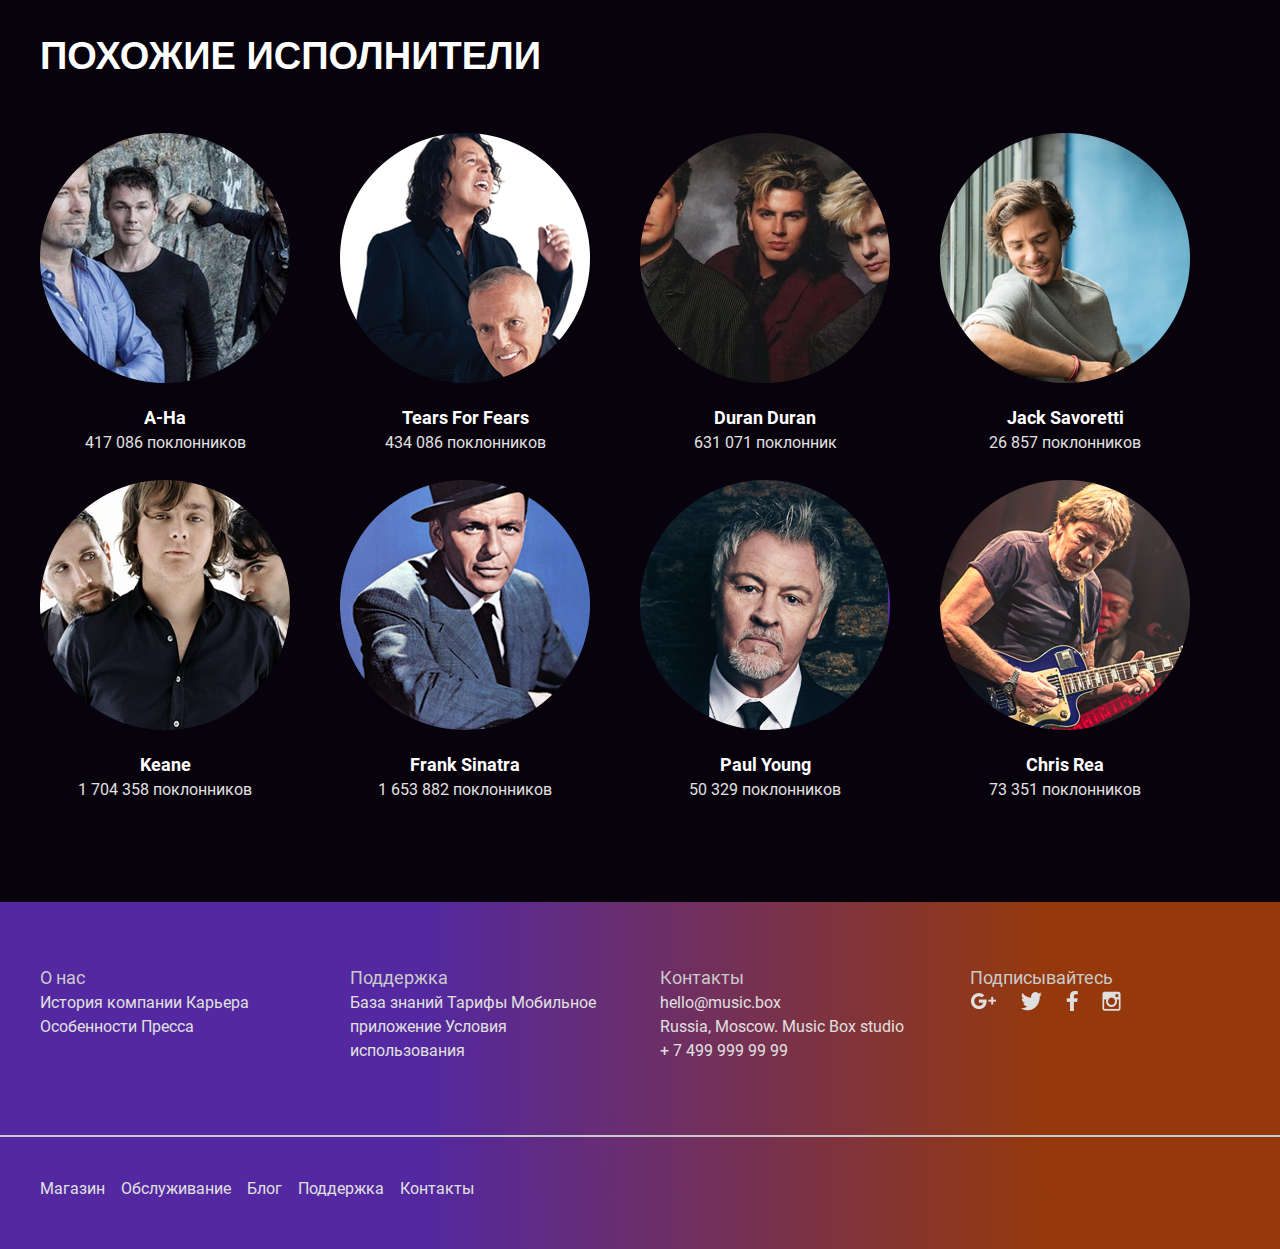
==== commit 87810ec0: "corrections classes in header" ====
--- a/src/artist.html
+++ b/src/artist.html
@@ -1,5 +1,6 @@
 <!DOCTYPE html>
 <html lang="ru">
+
 <head>
     <meta charset="UTF-8">
     <meta http-equiv="X-UA-Compatible" content="IE=edge">
@@ -9,18 +10,19 @@
     </title>
     <link rel="stylesheet" href="music-box.css">
 </head>
+
 <body>
-    <header class="bg header-artist" id="page_description">
-        <div class="div-center">
+    <section id="page_description">
+        <header>
             <nav class="header-nav">
                 <div class="header-left-flex">
                     <div class="header-name">
                         <img class="header-logo" src="images/logo.svg" alt="musician note">
                         <a class="header-href header-href-margin" href="#">Music Box</a>
                     </div>
-                    <a class="header-href" href="index.html">Главная</a>
+                    <a class="header-href" href="#">Главная</a>
                     <a class="header-href" href="#">Каталог</a>
-                    <a class="header-href" href="#">Исполнители</a>
+                    <a class="header-href" href="artist.html">Исполнители</a>
                     <a class="header-href" href="#">Контакты</a>
                 </div>
                 <form class="header-search-form">
@@ -28,7 +30,9 @@
                     <input class="header-input-form" id="search" type="text" placeholder="Поиск...">
                 </form>
             </nav>
-            <section class="header-main header-morten">
+        </header>
+        <section class="header-main header-morten">
+            <div class="div-center">
                 <h1>Morten Harket</h1>
                 <p class="number-fans">24 875 поклонников</p>
                 <div class="header-flex">
@@ -41,16 +45,17 @@
                         В ИЗБРАННОЕ
                     </a>
                 </div>
-            </section>
-        </div>
-    </header>
+            </div>
+        </section>
+
+    </section>
 
     <section class="div-center tracks" id="page-popular-track">
         <div class="container">
             <h2>Популярные треки</h2>
             <div class="list-of-tracks">
                 <div class="popular-track">
-                    <img src="images/Wild Seed.png" alt="Morten Harket - Spanish Step">    
+                    <img src="images/Wild Seed.png" alt="Morten Harket - Spanish Step">
                     <div class="track-info">
                         <div class="track-info-right-flex">
                             <h3>Spanish Step</h3>
@@ -277,4 +282,5 @@
         </div>
     </footer>
 </body>
+
 </html>--- a/src/music-box.css
+++ b/src/music-box.css
@@ -161,6 +161,9 @@
   max-width: 1200px;
   position: absolute;
   top: 25px;
+  left: 50%;
+  margin-right: -50%;
+  transform: translate(-50%, 0%);
   display: flex;
   justify-content: space-between;
   align-items: center;
@@ -711,7 +714,7 @@
   }
 
   .header-main {
-    margin-top: 50px;
+    padding-top: 250px;
   }
 
   .header-grid {
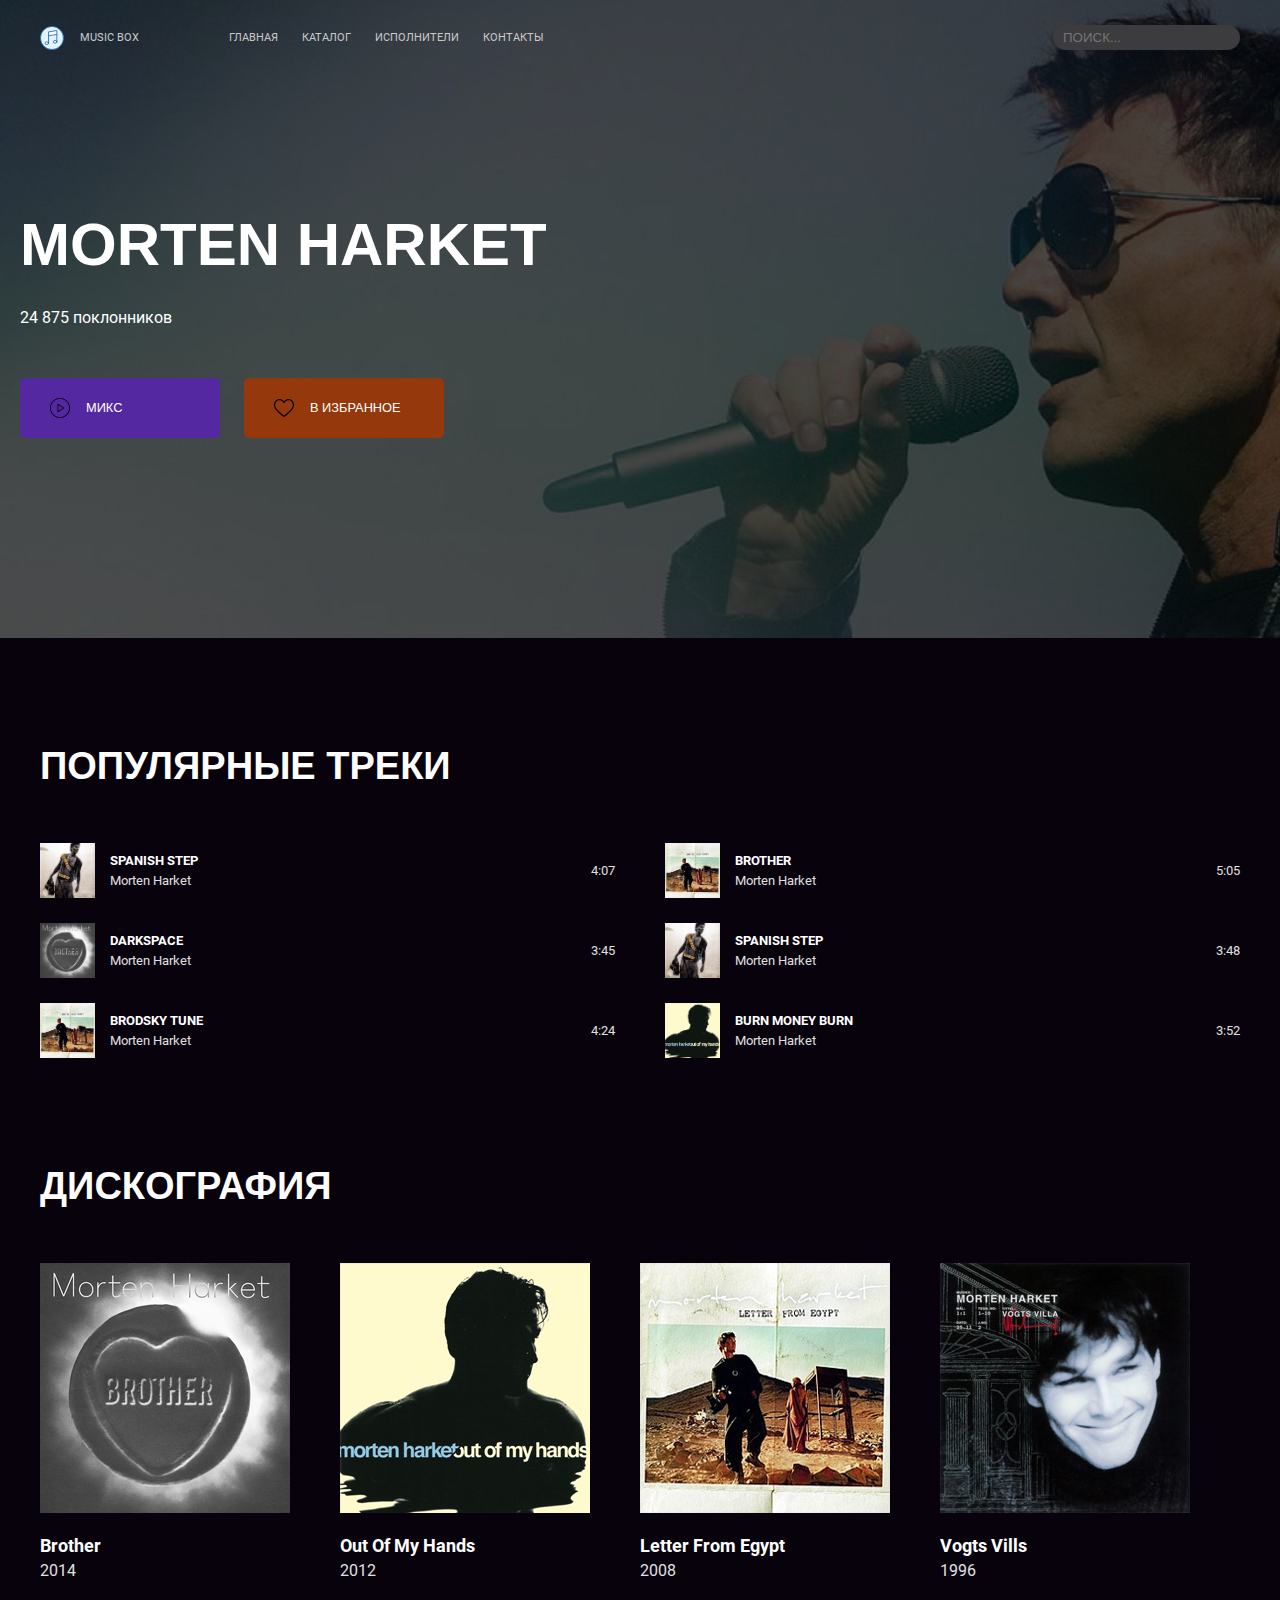
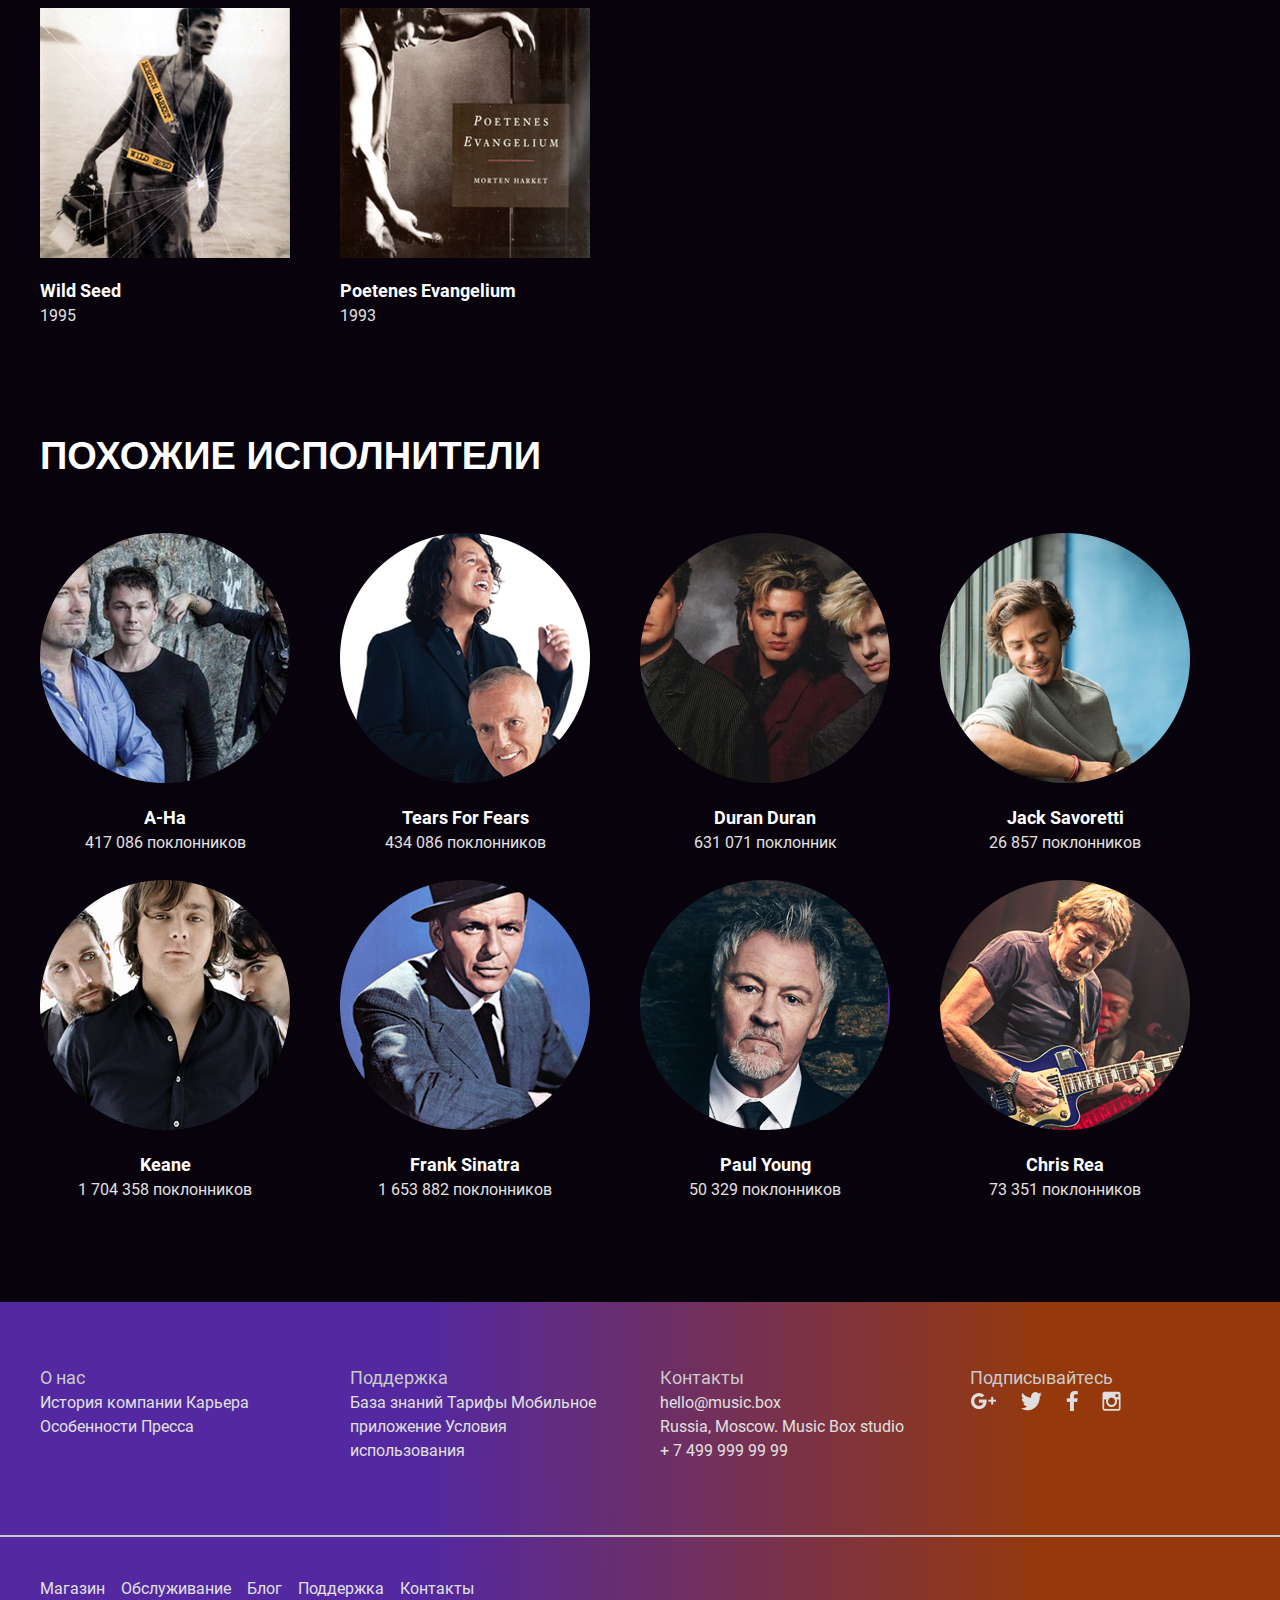
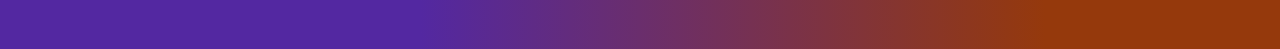
==== commit 3cdeee61: "changes" ====
--- a/src/artist.html
+++ b/src/artist.html
@@ -31,7 +31,7 @@
                 </form>
             </nav>
         </header>
-        <section class="header-main header-morten">
+        <section class="header-main bg header-artist header-morten">
             <div class="div-center">
                 <h1>Morten Harket</h1>
                 <p class="number-fans">24 875 поклонников</p>
@@ -47,7 +47,6 @@
                 </div>
             </div>
         </section>
-
     </section>
 
     <section class="div-center tracks" id="page-popular-track">
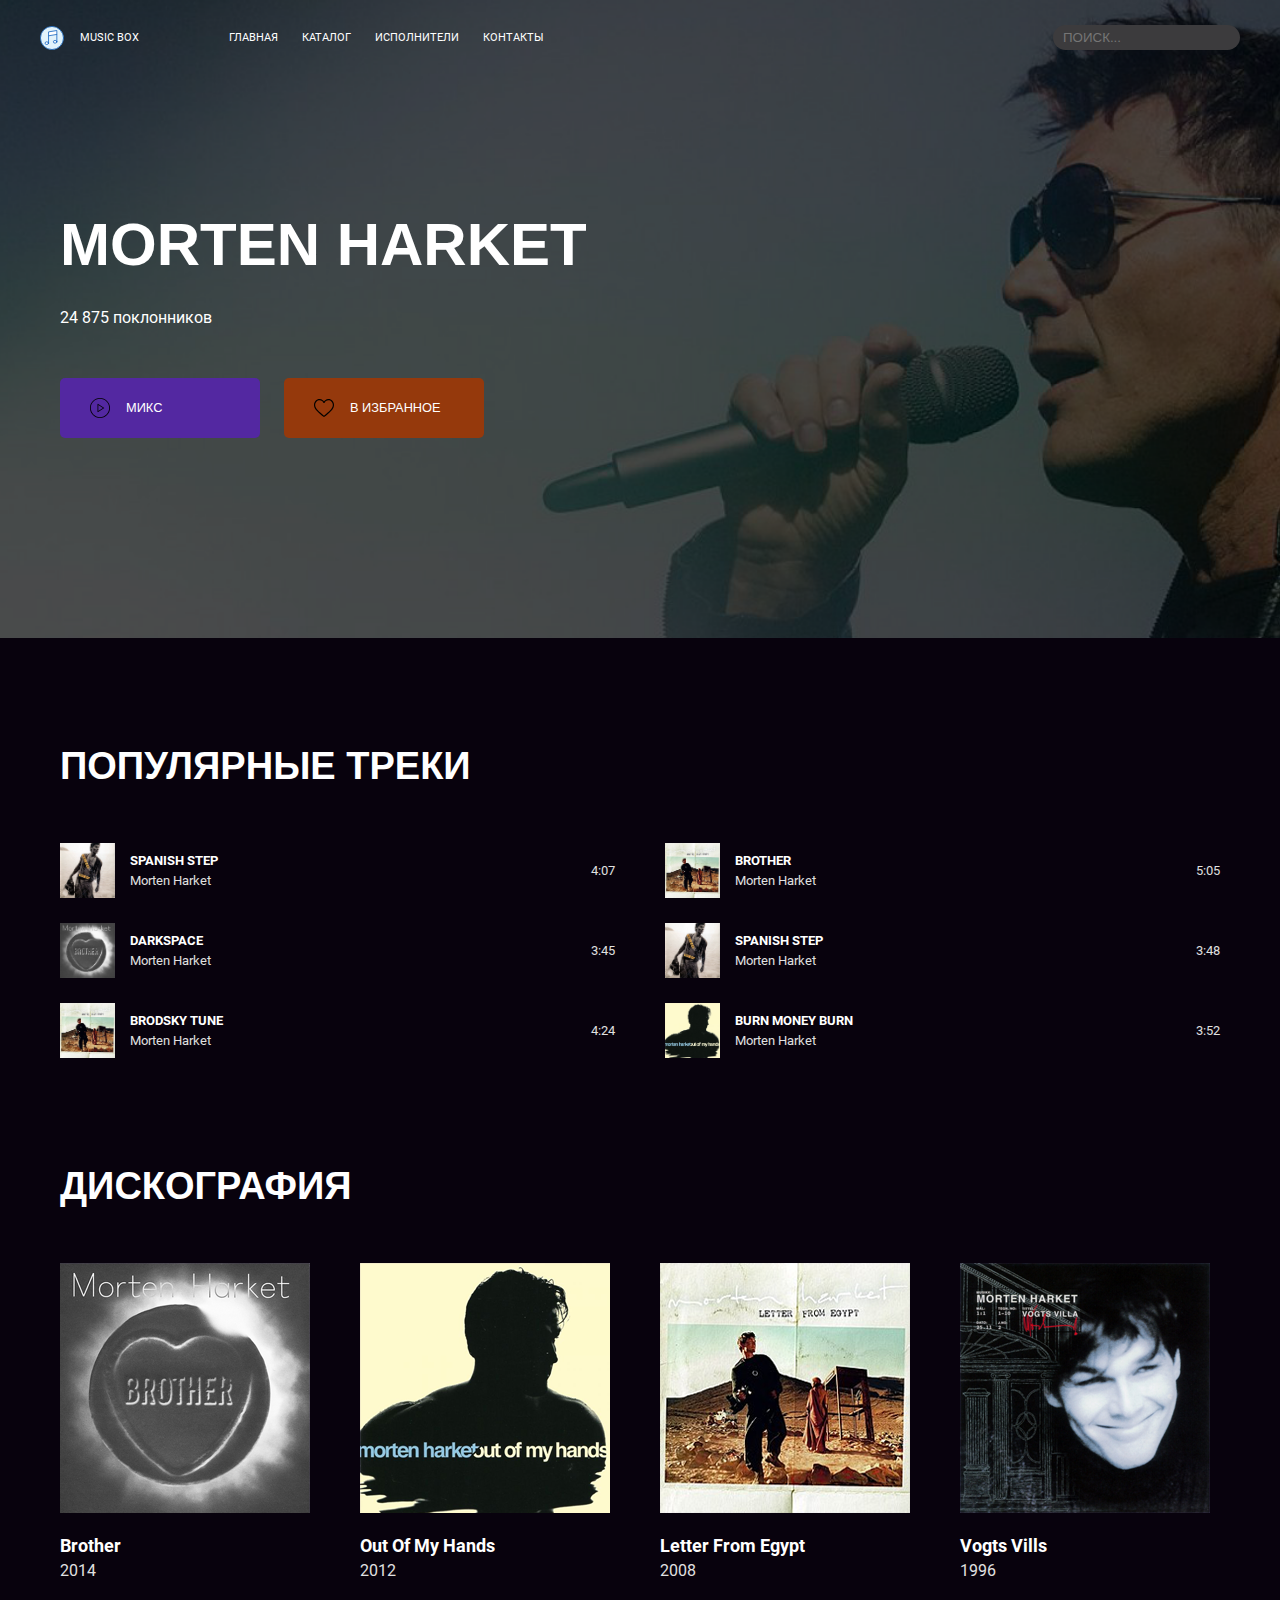
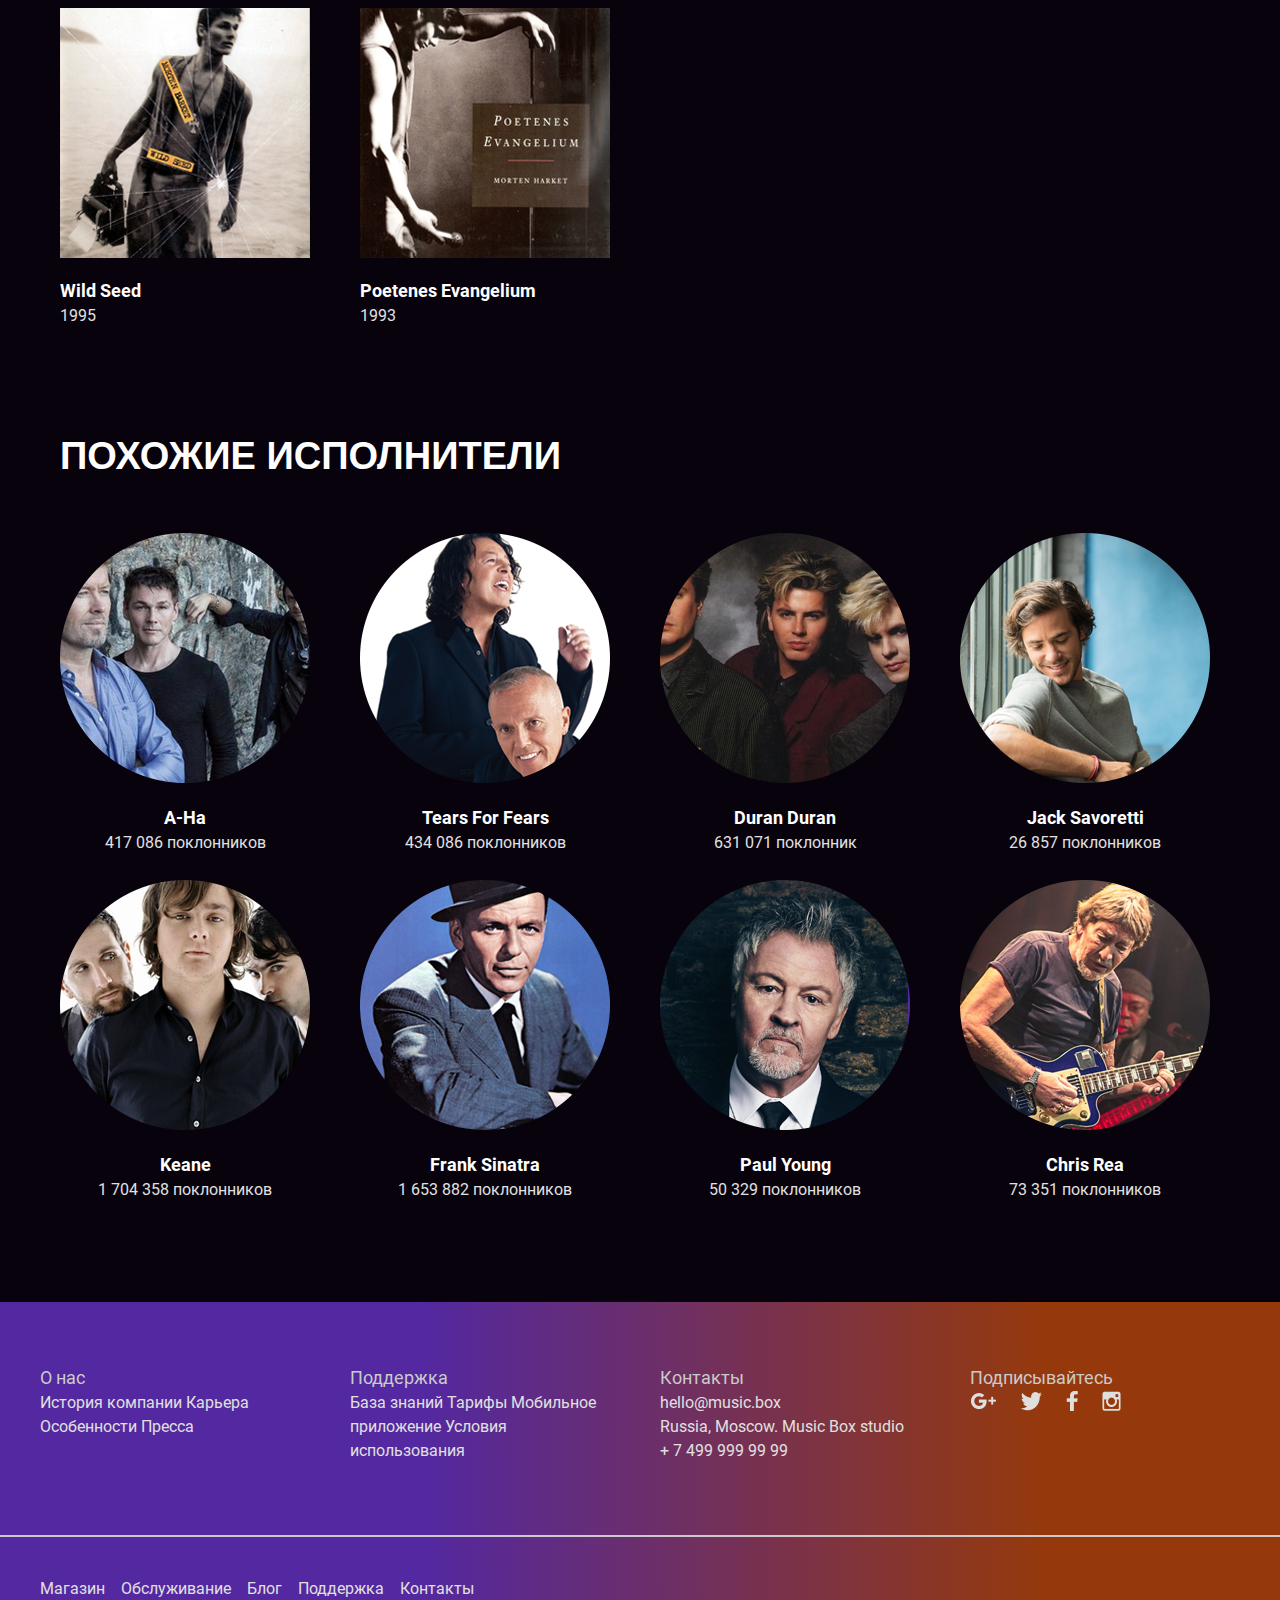
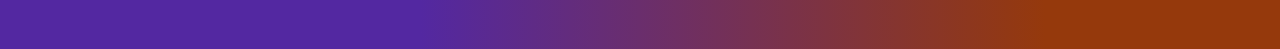
==== commit 41aaa380: "change architecture of header and first section and little bit edited css rules" ====
--- a/src/artist.html
+++ b/src/artist.html
@@ -12,41 +12,40 @@
 </head>
 
 <body>
-    <section id="page_description">
-        <header>
-            <nav class="header-nav">
-                <div class="header-left-flex">
-                    <div class="header-name">
-                        <img class="header-logo" src="images/logo.svg" alt="musician note">
-                        <a class="header-href header-href-margin" href="#">Music Box</a>
-                    </div>
-                    <a class="header-href" href="#">Главная</a>
-                    <a class="header-href" href="#">Каталог</a>
-                    <a class="header-href" href="artist.html">Исполнители</a>
-                    <a class="header-href" href="#">Контакты</a>
-                </div>
-                <form class="header-search-form">
-                    <label for="search" class="sr-only">Поиск по сайту</label>
-                    <input class="header-input-form" id="search" type="text" placeholder="Поиск...">
-                </form>
-            </nav>
-        </header>
-        <section class="header-main bg header-artist header-morten">
-            <div class="div-center">
-                <h1>Morten Harket</h1>
-                <p class="number-fans">24 875 поклонников</p>
-                <div class="header-flex">
-                    <a class="btn app-btn header-btn">
-                        <img src="images/play-button.svg" alt="play-button">
-                        МИКС
-                    </a>
-                    <a class="btn app-btn header-btn">
-                        <img src="images/heart.svg" alt="play-button">
-                        В ИЗБРАННОЕ
-                    </a>
-                </div>
-            </div>
-        </section>
+    <header>
+        <nav class="header-nav">
+            <div class="header-left-flex">
+                <div class="header-name">
+                    <img class="header-logo" src="images/logo.svg" alt="musician note">
+                    <a class="header-href header-href-margin" href="#">Music Box</a>
+                </div>
+                <a class="header-href" href="index.html">Главная</a>
+                <a class="header-href" href="#">Каталог</a>
+                <a class="header-href" href="#">Исполнители</a>
+                <a class="header-href" href="#">Контакты</a>
+            </div>
+            <form class="header-search-form">
+                <label for="search" class="sr-only">Поиск по сайту</label>
+                <input class="header-input-form" id="search" type="text" placeholder="Поиск...">
+            </form>
+        </nav>
+    </header>
+
+    <section class="header-main bg header-artist header-morten" id="page_description">
+        <div class="div-center container">
+            <h1>Morten Harket</h1>
+            <p class="number-fans">24 875 поклонников</p>
+            <div class="header-flex">
+                <a class="btn app-btn header-btn">
+                    <img src="images/play-button.svg" alt="play-button">
+                    МИКС
+                </a>
+                <a class="btn app-btn header-btn">
+                    <img src="images/heart.svg" alt="play-button">
+                    В ИЗБРАННОЕ
+                </a>
+            </div>
+        </div>
     </section>
 
     <section class="div-center tracks" id="page-popular-track">
--- a/src/music-box.css
+++ b/src/music-box.css
@@ -79,7 +79,7 @@
 }
 
 .div-center {
-  max-width: 1240px;
+  max-width: 1200px;
   margin: 0 auto;
 }
 
@@ -187,11 +187,12 @@
 }
 
 .header-href {
-  color: #cacaca;
+  color: #fff;
   font-style: normal;
   font-weight: 400;
   font-size: 11px;
   line-height: 16px;
+  text-transform: uppercase;
   margin-right: 24px;
 }
 
@@ -224,7 +225,7 @@
   color: #fff;
 }
 
-.header-main form {
+.header-main input {
   min-width: 270px;
   min-height: 50px;
   padding-left: 20px;
@@ -717,9 +718,15 @@
     padding-top: 250px;
   }
 
+  .header-main p {
+    margin: 16px auto;
+    font-size: 16px;
+  }
+
   .header-grid {
     display: flex;
     flex-direction: column;
+    row-gap: 0;
   }
 
   .header-nav {
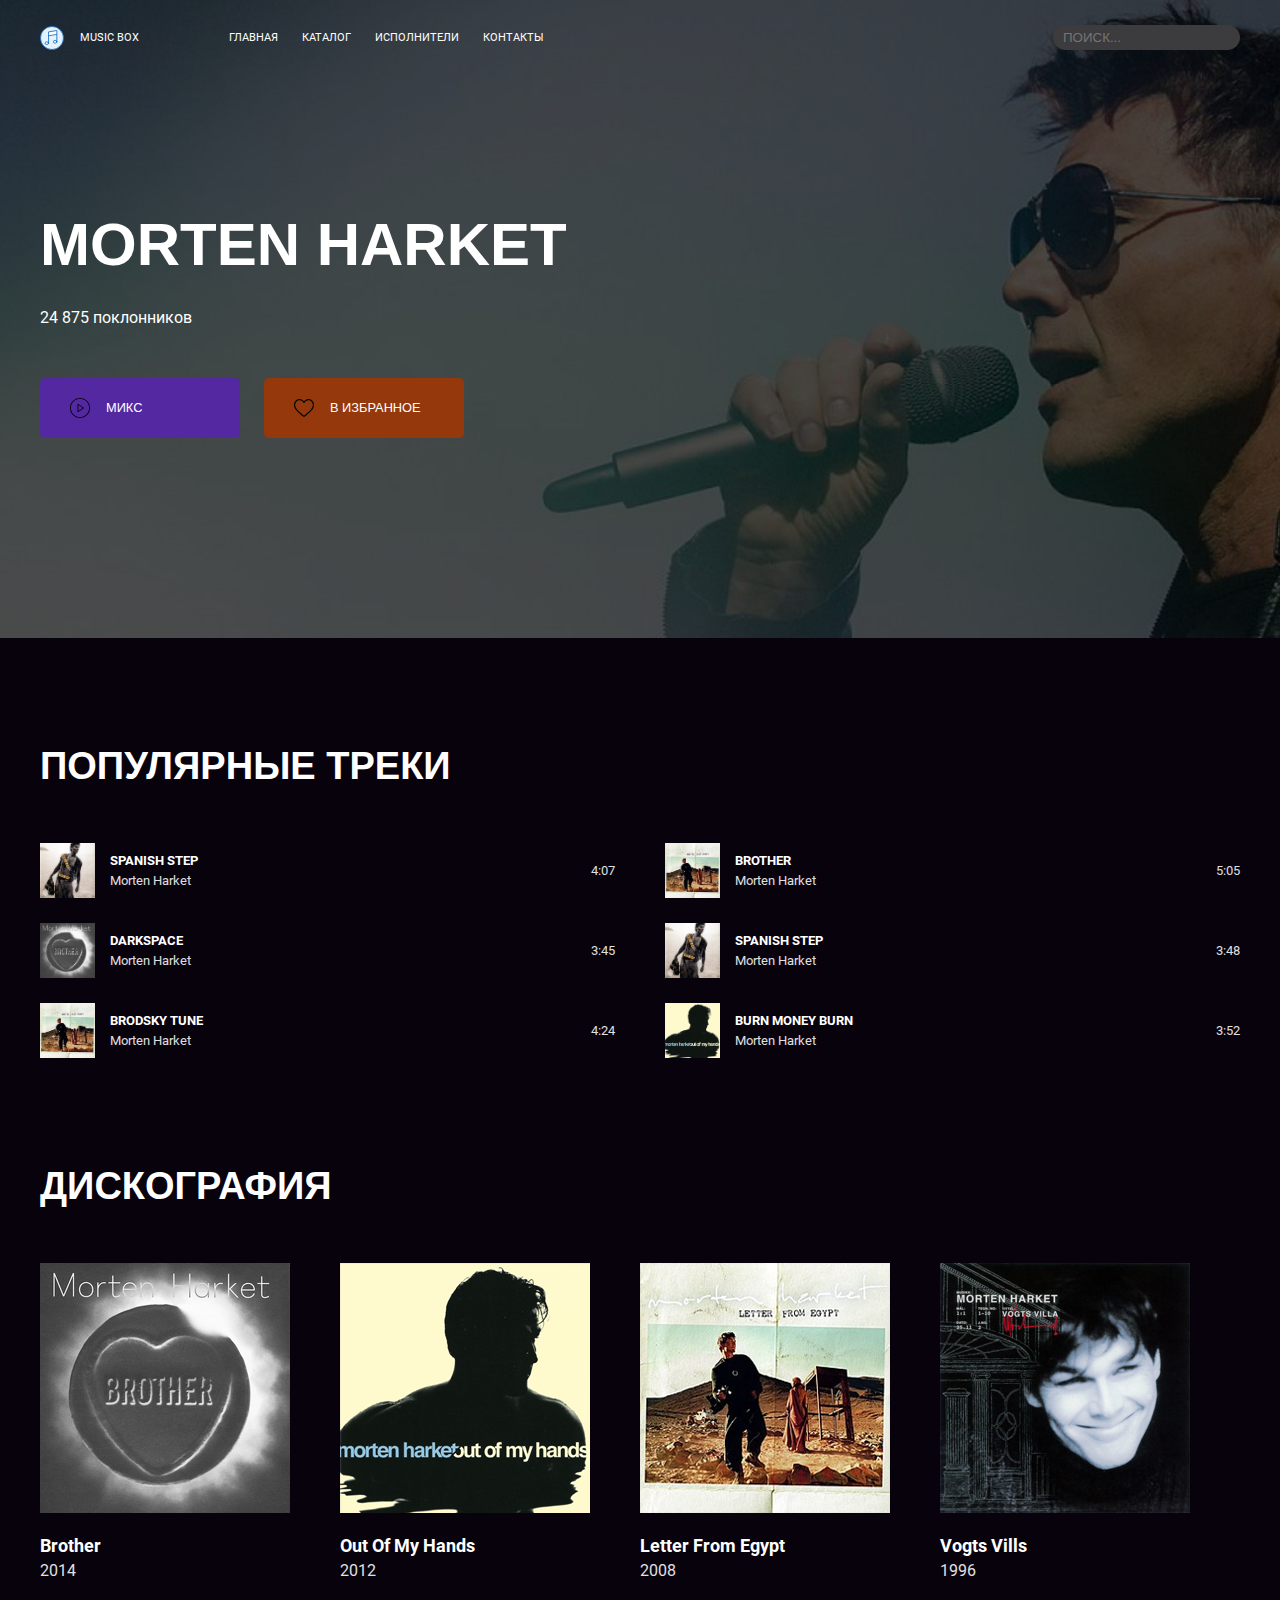
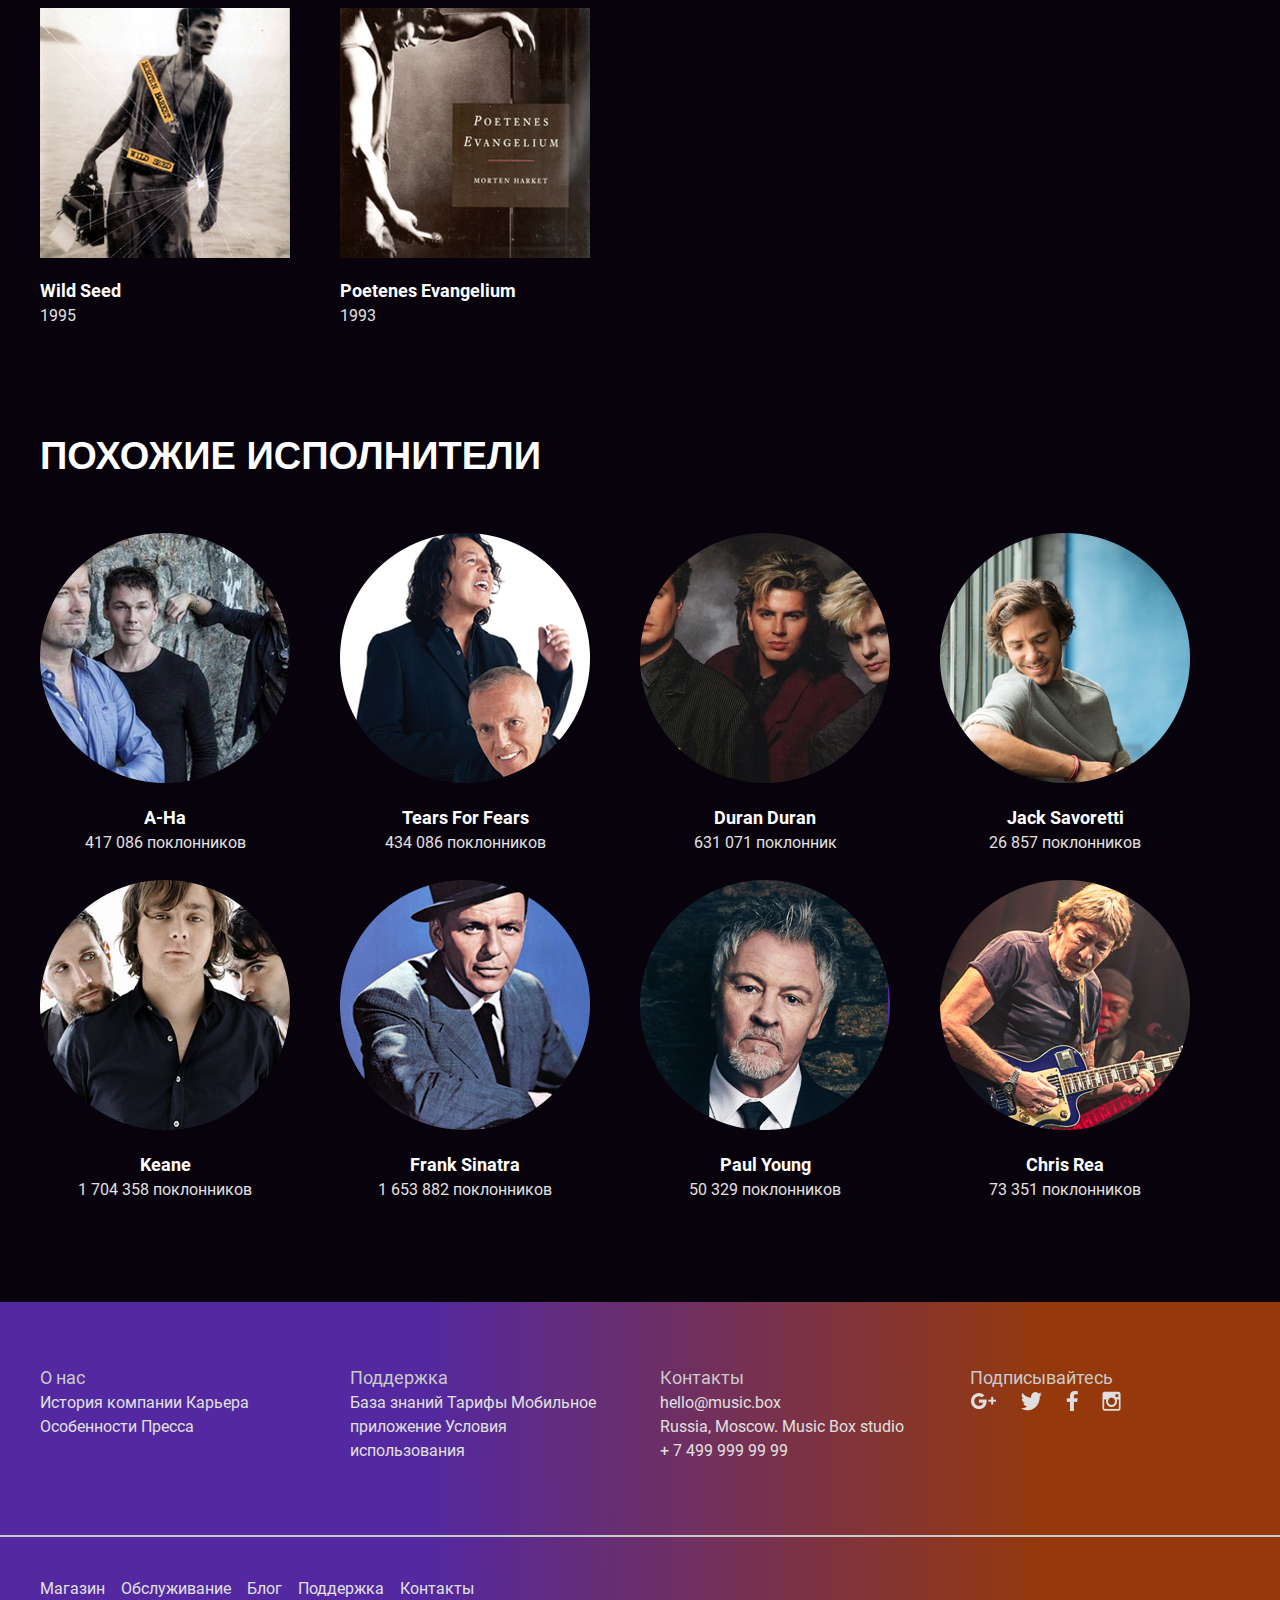
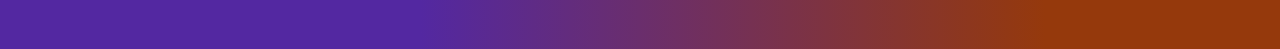
==== commit 8575017e: "fix errors" ====
--- a/src/artist.html
+++ b/src/artist.html
@@ -31,7 +31,7 @@
         </nav>
     </header>
 
-    <section class="header-main bg header-artist header-morten" id="page_description">
+    <section class="header-main bg header-artist header-morten" id="page-description">
         <div class="div-center container">
             <h1>Morten Harket</h1>
             <p class="number-fans">24 875 поклонников</p>
--- a/src/music-box.css
+++ b/src/music-box.css
@@ -79,7 +79,7 @@
 }
 
 .div-center {
-  max-width: 1200px;
+  max-width: 1240px;
   margin: 0 auto;
 }
 
@@ -242,6 +242,7 @@
   padding: 20px 30px;
   grid-column: span 2;
   background: #34C176;
+  border: none;
   border-radius: 5px;
 }
 
@@ -338,7 +339,7 @@
 }
 
 .pricing-item .btn {
-  padding: 20px 0;
+  padding: 20px 30px;
 }
 
 .bg-free {
@@ -688,7 +689,7 @@
   }
 
   .header-nav {
-    top: 27px;
+    top: 25px;
     align-items: flex-start;
   }
 
@@ -698,7 +699,7 @@
   }
 
   .header-name {
-    margin-bottom: 14px;
+    margin-bottom: 17px;
   }
 
   .header-href {
@@ -753,7 +754,7 @@
     margin-top: 16px;
     font-size: 16px;
     line-height: 24px;
-    font-weight: 700;
+    font-weight: 400;
   }
 
   .price-description {
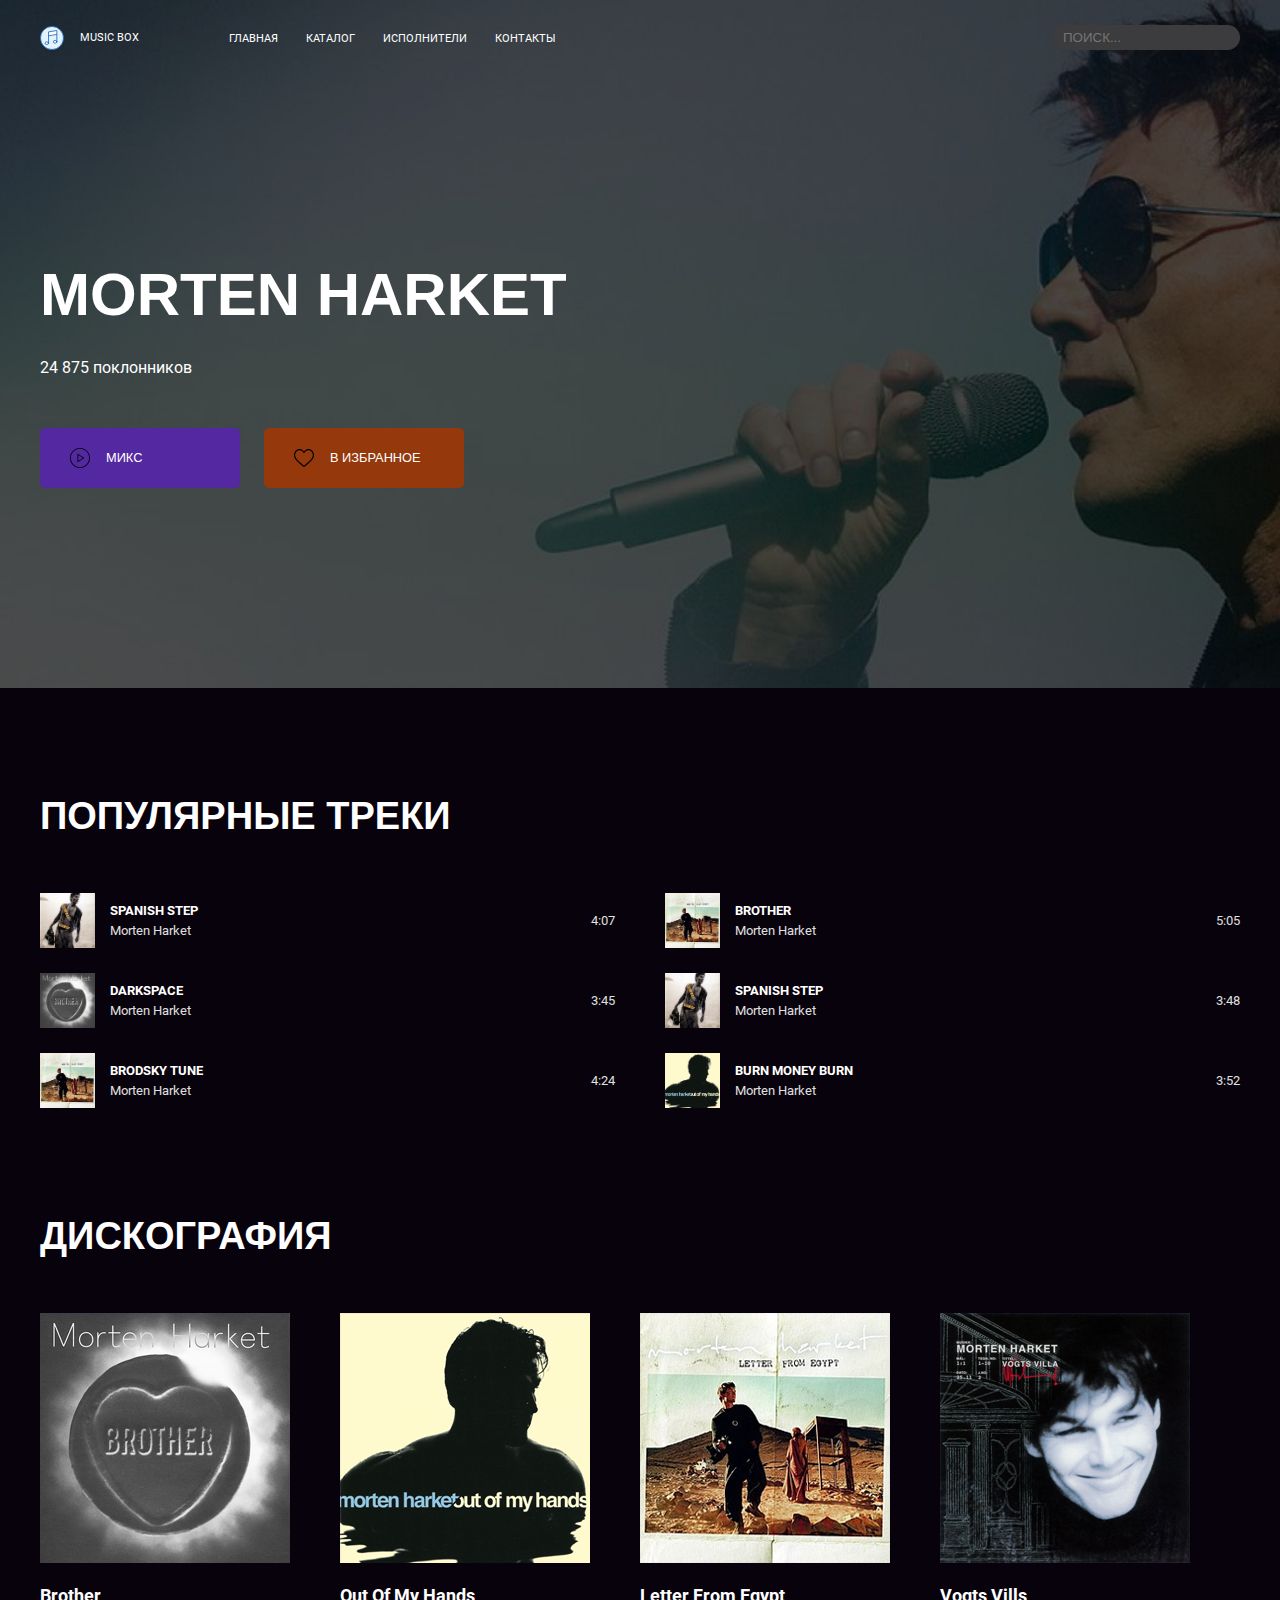
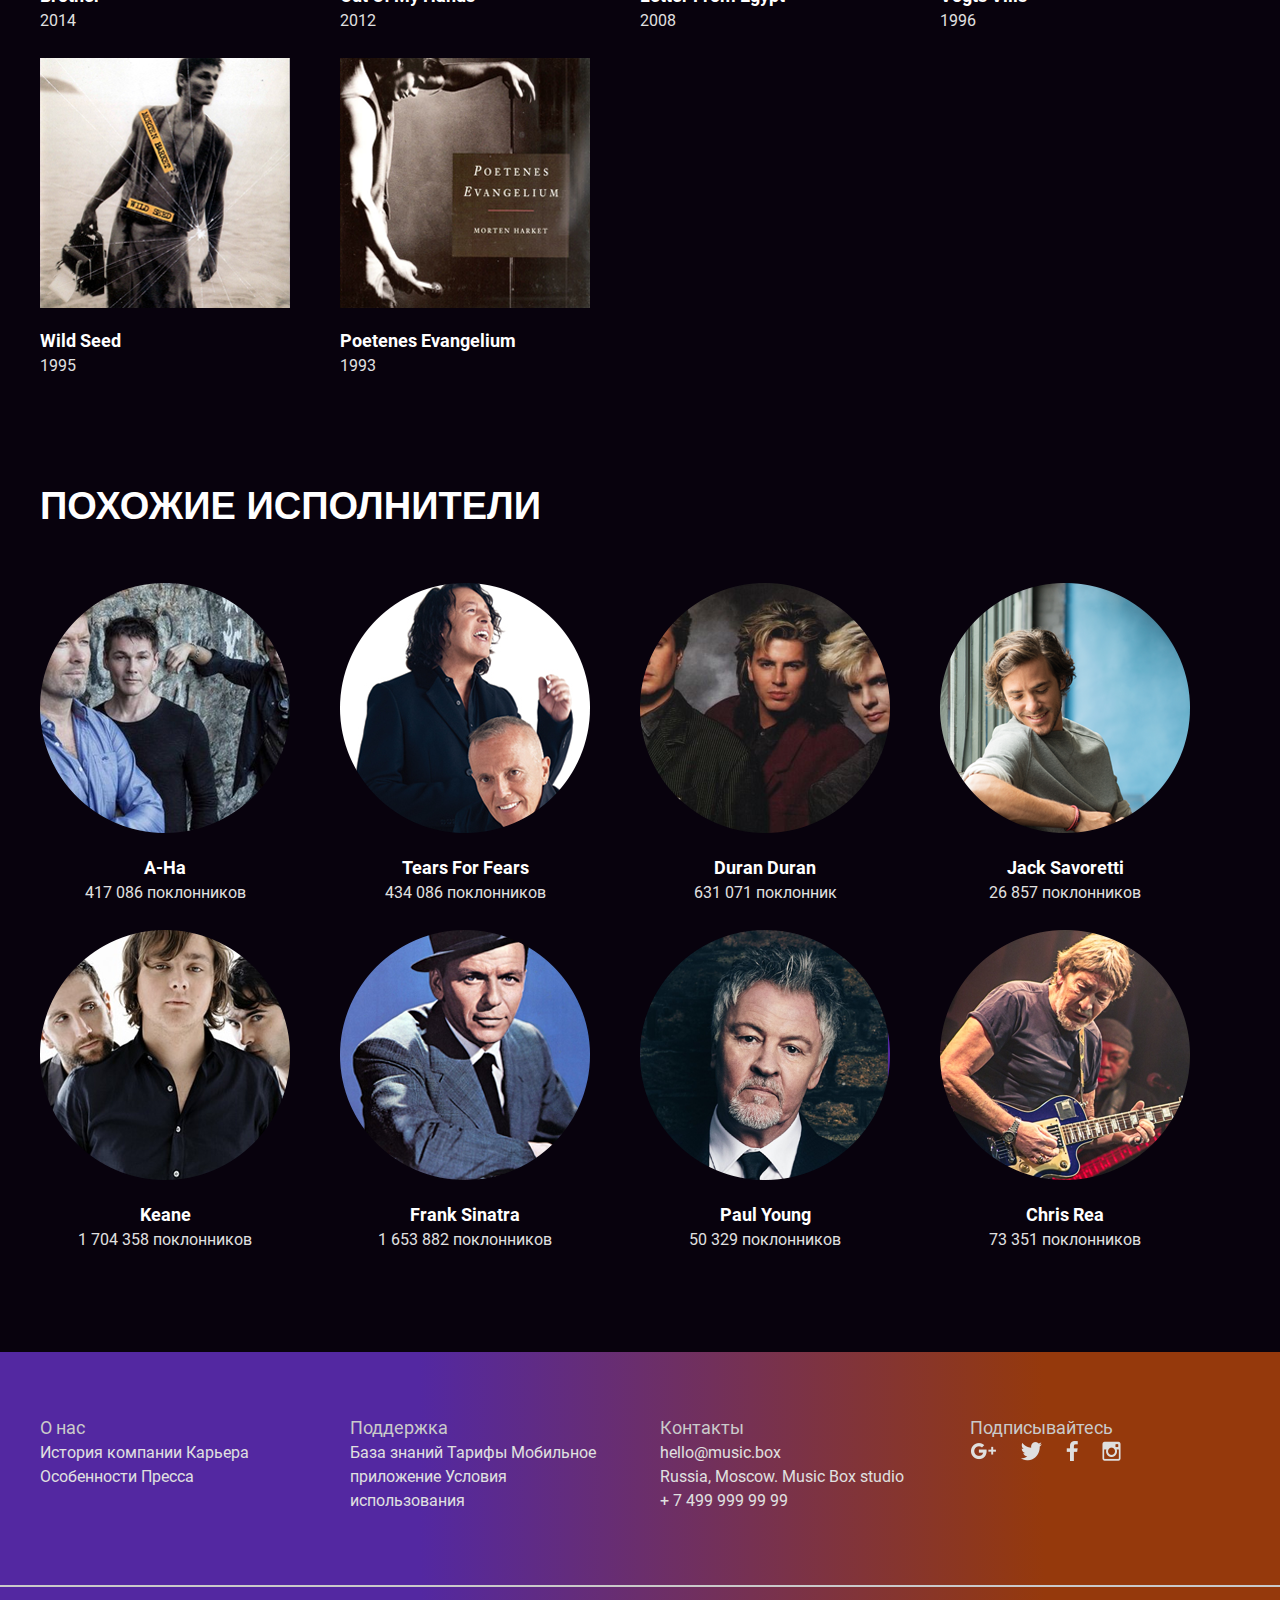
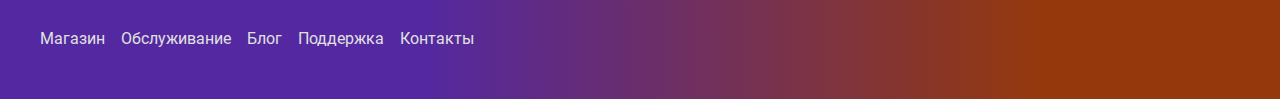
==== commit 0a7c1370: "add new wrappers for navigation" ====
--- a/src/artist.html
+++ b/src/artist.html
@@ -17,12 +17,14 @@
             <div class="header-left-flex">
                 <div class="header-name">
                     <img class="header-logo" src="images/logo.svg" alt="musician note">
-                    <a class="header-href header-href-margin" href="#">Music Box</a>
-                </div>
-                <a class="header-href" href="index.html">Главная</a>
-                <a class="header-href" href="#">Каталог</a>
-                <a class="header-href" href="#">Исполнители</a>
-                <a class="header-href" href="#">Контакты</a>
+                    <p class="header-href header-href-margin" href="#">Music Box</p>
+                </div>
+                <div class="header-menu">
+                    <a class="header-href" href="index.html">Главная</a>
+                    <a class="header-href" href="#">Каталог</a>
+                    <a class="header-href" href="#">Исполнители</a>
+                    <a class="header-href" href="#">Контакты</a>
+                </div>
             </div>
             <form class="header-search-form">
                 <label for="search" class="sr-only">Поиск по сайту</label>
@@ -31,204 +33,208 @@
         </nav>
     </header>
 
-    <section class="header-main bg header-artist header-morten" id="page-description">
-        <div class="div-center container">
-            <h1>Morten Harket</h1>
-            <p class="number-fans">24 875 поклонников</p>
-            <div class="header-flex">
-                <a class="btn app-btn header-btn">
-                    <img src="images/play-button.svg" alt="play-button">
-                    МИКС
-                </a>
-                <a class="btn app-btn header-btn">
-                    <img src="images/heart.svg" alt="play-button">
-                    В ИЗБРАННОЕ
-                </a>
-            </div>
-        </div>
-    </section>
-
-    <section class="div-center tracks" id="page-popular-track">
-        <div class="container">
-            <h2>Популярные треки</h2>
-            <div class="list-of-tracks">
-                <div class="popular-track">
-                    <img src="images/Wild Seed.png" alt="Morten Harket - Spanish Step">
-                    <div class="track-info">
-                        <div class="track-info-right-flex">
-                            <h3>Spanish Step</h3>
-                            <p>Morten Harket</p>
-                        </div>
-                        <p>4:07</p>
-                    </div>
-                </div>
-                <div class="popular-track">
-                    <img src="images/Letter from Egypt.png" alt="Morten Harket - Brother">
-                    <div class="track-info">
-                        <div class="track-info-right-flex">
+    <main>
+
+        <section class="header-main bg header-artist header-morten" id="page-description">
+            <div class="div-center container">
+                <h1>Morten Harket</h1>
+                <p class="number-fans">24 875 поклонников</p>
+                <div class="header-flex">
+                    <a class="btn app-btn header-btn">
+                        <img src="images/play-button.svg" alt="play-button">
+                        МИКС
+                    </a>
+                    <a class="btn app-btn header-btn">
+                        <img src="images/heart.svg" alt="play-button">
+                        В ИЗБРАННОЕ
+                    </a>
+                </div>
+            </div>
+        </section>
+
+        <section class="div-center tracks" id="page-popular-track">
+            <div class="container">
+                <h2>Популярные треки</h2>
+                <div class="list-of-tracks">
+                    <div class="popular-track">
+                        <img src="images/Wild Seed.png" alt="Morten Harket - Spanish Step">
+                        <div class="track-info">
+                            <div class="track-info-right-flex">
+                                <h3>Spanish Step</h3>
+                                <p>Morten Harket</p>
+                            </div>
+                            <p>4:07</p>
+                        </div>
+                    </div>
+                    <div class="popular-track">
+                        <img src="images/Letter from Egypt.png" alt="Morten Harket - Brother">
+                        <div class="track-info">
+                            <div class="track-info-right-flex">
+                                <h3>Brother</h3>
+                                <p>Morten Harket</p>
+                            </div>
+                            <p>5:05</p>
+                        </div>
+                    </div>
+                    <div class="popular-track">
+                        <img src="images/Brother.png" alt="Morten Harket - Darkspace">
+                        <div class="track-info">
+                            <div class="track-info-right-flex">
+                                <h3>Darkspace</h3>
+                                <p>Morten Harket</p>
+                            </div>
+                            <p>3:45</p>
+                        </div>
+                    </div>
+                    <div class="popular-track">
+                        <img src="images/Wild Seed.png" alt="Morten Harket - Spanish Step">
+                        <div class="track-info">
+                            <div class="track-info-right-flex">
+                                <h3>Spanish Step</h3>
+                                <p>Morten Harket</p>
+                            </div>
+                            <p>3:48</p>
+                        </div>
+                    </div>
+                    <div class="popular-track">
+                        <img src="images/Letter from Egypt.png" alt="Morten Harket - Brodsky Tune">
+                        <div class="track-info">
+                            <div class="track-info-right-flex">
+                                <h3>Brodsky Tune</h3>
+                                <p>Morten Harket</p>
+                            </div>
+                            <p>4:24</p>
+                        </div>
+                    </div>
+                    <div class="popular-track">
+                        <img src="images/Out of My Hands.png" alt="Morten Harket - Burn Money Burn">
+                        <div class="track-info">
+                            <div class="track-info-right-flex">
+                                <h3>Burn Money Burn</h3>
+                                <p>Morten Harket</p>
+                            </div>
+                            <p>3:52</p>
+                        </div>
+                    </div>
+                </div>
+            </div>
+        </section>
+
+        <section class="div-center discography" id="page-discography">
+            <div class="container">
+                <h2>Дискография</h2>
+                <div class="discography-flex">
+                    <div class="discography-item">
+                        <img src="images/Brother.png" alt="Brother">
+                        <div class="discography-info">
                             <h3>Brother</h3>
-                            <p>Morten Harket</p>
-                        </div>
-                        <p>5:05</p>
-                    </div>
-                </div>
-                <div class="popular-track">
-                    <img src="images/Brother.png" alt="Morten Harket - Darkspace">
-                    <div class="track-info">
-                        <div class="track-info-right-flex">
-                            <h3>Darkspace</h3>
-                            <p>Morten Harket</p>
-                        </div>
-                        <p>3:45</p>
-                    </div>
-                </div>
-                <div class="popular-track">
-                    <img src="images/Wild Seed.png" alt="Morten Harket - Spanish Step">
-                    <div class="track-info">
-                        <div class="track-info-right-flex">
-                            <h3>Spanish Step</h3>
-                            <p>Morten Harket</p>
-                        </div>
-                        <p>3:48</p>
-                    </div>
-                </div>
-                <div class="popular-track">
-                    <img src="images/Letter from Egypt.png" alt="Morten Harket - Brodsky Tune">
-                    <div class="track-info">
-                        <div class="track-info-right-flex">
-                            <h3>Brodsky Tune</h3>
-                            <p>Morten Harket</p>
-                        </div>
-                        <p>4:24</p>
-                    </div>
-                </div>
-                <div class="popular-track">
-                    <img src="images/Out of My Hands.png" alt="Morten Harket - Burn Money Burn">
-                    <div class="track-info">
-                        <div class="track-info-right-flex">
-                            <h3>Burn Money Burn</h3>
-                            <p>Morten Harket</p>
-                        </div>
-                        <p>3:52</p>
-                    </div>
-                </div>
-            </div>
-        </div>
-    </section>
-
-    <section class="div-center discography" id="page-discography">
-        <div class="container">
-            <h2>Дискография</h2>
-            <div class="discography-flex">
-                <div class="discography-item">
-                    <img src="images/Brother.png" alt="Brother">
-                    <div class="discography-info">
-                        <h3>Brother</h3>
-                        <p>2014</p>
-                    </div>
-                </div>
-                <div class="discography-item">
-                    <img src="images/Out of My Hands.png" alt="Out Of My Hands">
-                    <div class="discography-info">
-                        <h3>Out Of My Hands</h3>
-                        <p>2012</p>
-                    </div>
-                </div>
-                <div class="discography-item">
-                    <img src="images/Letter from Egypt.png" alt="Letter From Egypt">
-                    <div class="discography-info">
-                        <h3>Letter From Egypt</h3>
-                        <p>2008</p>
-                    </div>
-                </div>
-                <div class="discography-item">
-                    <img src="images/Vogts Villa.png" alt="Vogts Vills">
-                    <div class="discography-info">
-                        <h3>Vogts Vills</h3>
-                        <p>1996</p>
-                    </div>
-                </div>
-                <div class="discography-item">
-                    <img src="images/Wild Seed.png" alt="Wild Seed">
-                    <div class="discography-info">
-                        <h3>Wild Seed</h3>
-                        <p>1995</p>
-                    </div>
-                </div>
-                <div class="discography-item">
-                    <img src="images/Poetenes Evangelium.png" alt="Poetenes Evangelium">
-                    <div class="discography-info">
-                        <h3>Poetenes Evangelium</h3>
-                        <p>1993</p>
-                    </div>
-                </div>
-            </div>
-        </div>
-    </section>
-
-    <section class="div-center similar" id="page-similar">
-        <div class="container">
-            <h2>Похожие исполнители</h2>
-            <div class="discography-flex">
-                <div class="similar-item">
-                    <img src="images/A-ha.png" alt="A-Ha">
-                    <div class="similar-info">
-                        <h3>A-Ha</h3>
-                        <p>417 086 поклонников</p>
-                    </div>
-                </div>
-                <div class="similar-item">
-                    <img src="images/Tears for Fears.png" alt="Tears For Fears">
-                    <div class="similar-info">
-                        <h3>Tears For Fears</h3>
-                        <p>434 086 поклонников</p>
-                    </div>
-                </div>
-                <div class="similar-item">
-                    <img src="images/Duran Duran.png" alt="Duran Duran">
-                    <div class="similar-info">
-                        <h3>Duran Duran</h3>
-                        <p>631 071 поклонник</p>
-                    </div>
-                </div>
-                <div class="similar-item">
-                    <img src="images/Jack Savoretti.png" alt="Jack Savoretti">
-                    <div class="similar-info">
-                        <h3>Jack Savoretti</h3>
-                        <p>26 857 поклонников</p>
-                    </div>
-                </div>
-                <div class="similar-item">
-                    <img src="images/Keane.png" alt="Keane">
-                    <div class="similar-info">
-                        <h3>Keane</h3>
-                        <p>1 704 358 поклонников</p>
-                    </div>
-                </div>
-                <div class="similar-item">
-                    <img src="images/Frank Sinatra.png" alt="Frank Sinatra">
-                    <div class="similar-info">
-                        <h3>Frank Sinatra</h3>
-                        <p>1 653 882 поклонников</p>
-                    </div>
-                </div>
-                <div class="similar-item">
-                    <img src="images/Paul Young.png" alt="Paul Young">
-                    <div class="similar-info">
-                        <h3>Paul Young</h3>
-                        <p>50 329 поклонников</p>
-                    </div>
-                </div>
-                <div class="similar-item">
-                    <img src="images/Chris Rea.png" alt="Chris Rea">
-                    <div class="similar-info">
-                        <h3>Chris Rea</h3>
-                        <p>73 351 поклонников</p>
-                    </div>
-                </div>
-            </div>
-        </div>
-    </section>
+                            <p>2014</p>
+                        </div>
+                    </div>
+                    <div class="discography-item">
+                        <img src="images/Out of My Hands.png" alt="Out Of My Hands">
+                        <div class="discography-info">
+                            <h3>Out Of My Hands</h3>
+                            <p>2012</p>
+                        </div>
+                    </div>
+                    <div class="discography-item">
+                        <img src="images/Letter from Egypt.png" alt="Letter From Egypt">
+                        <div class="discography-info">
+                            <h3>Letter From Egypt</h3>
+                            <p>2008</p>
+                        </div>
+                    </div>
+                    <div class="discography-item">
+                        <img src="images/Vogts Villa.png" alt="Vogts Vills">
+                        <div class="discography-info">
+                            <h3>Vogts Vills</h3>
+                            <p>1996</p>
+                        </div>
+                    </div>
+                    <div class="discography-item">
+                        <img src="images/Wild Seed.png" alt="Wild Seed">
+                        <div class="discography-info">
+                            <h3>Wild Seed</h3>
+                            <p>1995</p>
+                        </div>
+                    </div>
+                    <div class="discography-item">
+                        <img src="images/Poetenes Evangelium.png" alt="Poetenes Evangelium">
+                        <div class="discography-info">
+                            <h3>Poetenes Evangelium</h3>
+                            <p>1993</p>
+                        </div>
+                    </div>
+                </div>
+            </div>
+        </section>
+
+        <section class="div-center similar" id="page-similar">
+            <div class="container">
+                <h2>Похожие исполнители</h2>
+                <div class="discography-flex">
+                    <div class="similar-item">
+                        <img src="images/A-ha.png" alt="A-Ha">
+                        <div class="similar-info">
+                            <h3>A-Ha</h3>
+                            <p>417 086 поклонников</p>
+                        </div>
+                    </div>
+                    <div class="similar-item">
+                        <img src="images/Tears for Fears.png" alt="Tears For Fears">
+                        <div class="similar-info">
+                            <h3>Tears For Fears</h3>
+                            <p>434 086 поклонников</p>
+                        </div>
+                    </div>
+                    <div class="similar-item">
+                        <img src="images/Duran Duran.png" alt="Duran Duran">
+                        <div class="similar-info">
+                            <h3>Duran Duran</h3>
+                            <p>631 071 поклонник</p>
+                        </div>
+                    </div>
+                    <div class="similar-item">
+                        <img src="images/Jack Savoretti.png" alt="Jack Savoretti">
+                        <div class="similar-info">
+                            <h3>Jack Savoretti</h3>
+                            <p>26 857 поклонников</p>
+                        </div>
+                    </div>
+                    <div class="similar-item">
+                        <img src="images/Keane.png" alt="Keane">
+                        <div class="similar-info">
+                            <h3>Keane</h3>
+                            <p>1 704 358 поклонников</p>
+                        </div>
+                    </div>
+                    <div class="similar-item">
+                        <img src="images/Frank Sinatra.png" alt="Frank Sinatra">
+                        <div class="similar-info">
+                            <h3>Frank Sinatra</h3>
+                            <p>1 653 882 поклонников</p>
+                        </div>
+                    </div>
+                    <div class="similar-item">
+                        <img src="images/Paul Young.png" alt="Paul Young">
+                        <div class="similar-info">
+                            <h3>Paul Young</h3>
+                            <p>50 329 поклонников</p>
+                        </div>
+                    </div>
+                    <div class="similar-item">
+                        <img src="images/Chris Rea.png" alt="Chris Rea">
+                        <div class="similar-info">
+                            <h3>Chris Rea</h3>
+                            <p>73 351 поклонников</p>
+                        </div>
+                    </div>
+                </div>
+            </div>
+        </section>
+
+    </main>
 
     <footer class="footer">
         <div class="footer-main">
--- a/src/music-box.css
+++ b/src/music-box.css
@@ -112,11 +112,12 @@
 }
 
 .header-artist {
+  padding-top: 250px;
   background-image: url(images/Morten\ Harket.png);
 }
 
 .header-morten h1 {
-  padding-bottom: 16px;
+  margin-bottom: 16px;
   text-align: start;
 }
 
@@ -209,6 +210,12 @@
   border-radius: 50px;
 }
 
+.header-input-flex {
+  width: 570px;
+  display: flex;
+  justify-content: space-between;
+}
+
 .header-main p {
   text-align: center;
   margin-top: 31px;
@@ -221,7 +228,6 @@
   display: grid;
   grid-template-columns: 1fr 1fr;
   column-gap: 24px;
-  row-gap: 24px;
   color: #fff;
 }
 
@@ -238,9 +244,14 @@
 
 .header-main .header-form-submit {
   display: inline-block;
+  width: 570px;
   text-align: center;
+  margin-bottom: 0;
   padding: 20px 30px;
   grid-column: span 2;
+  font-weight: 400;
+  font-size: 13.3px;
+  line-height: 15px;
   background: #34C176;
   border: none;
   border-radius: 5px;
@@ -703,6 +714,7 @@
   }
 
   .header-href {
+    line-height: 13px;
     font-weight: 700;
   }
 
@@ -711,12 +723,36 @@
     margin-top: 18px;
   }
 
-  .header-input-form {
+  .header-input-form,
+  .header-input {
     width: calc(100vw - 40px);
   }
 
+  .header-input-flex {
+    flex-direction: column;
+  }
+
+  .header-grid .header-form-submit,
+  .header-input-flex {
+    width: calc(100vw - 40px);
+  }
+
+  .header-morten {
+    padding-top: 225px auto;
+  }
+
+  .header-morten .div-center {
+    padding-top: 25px;
+  }
+
   .header-main {
-    padding-top: 250px;
+    padding-top: 200px;
+  }
+
+  .header-menu {
+    display: flex;
+    flex-direction: column;
+    gap: 3px;
   }
 
   .header-main p {
@@ -739,7 +775,7 @@
   }
 
   .header .div-center {
-    padding: 0 20px;
+    padding: 50px 20px 0;
   }
 
   .flex {
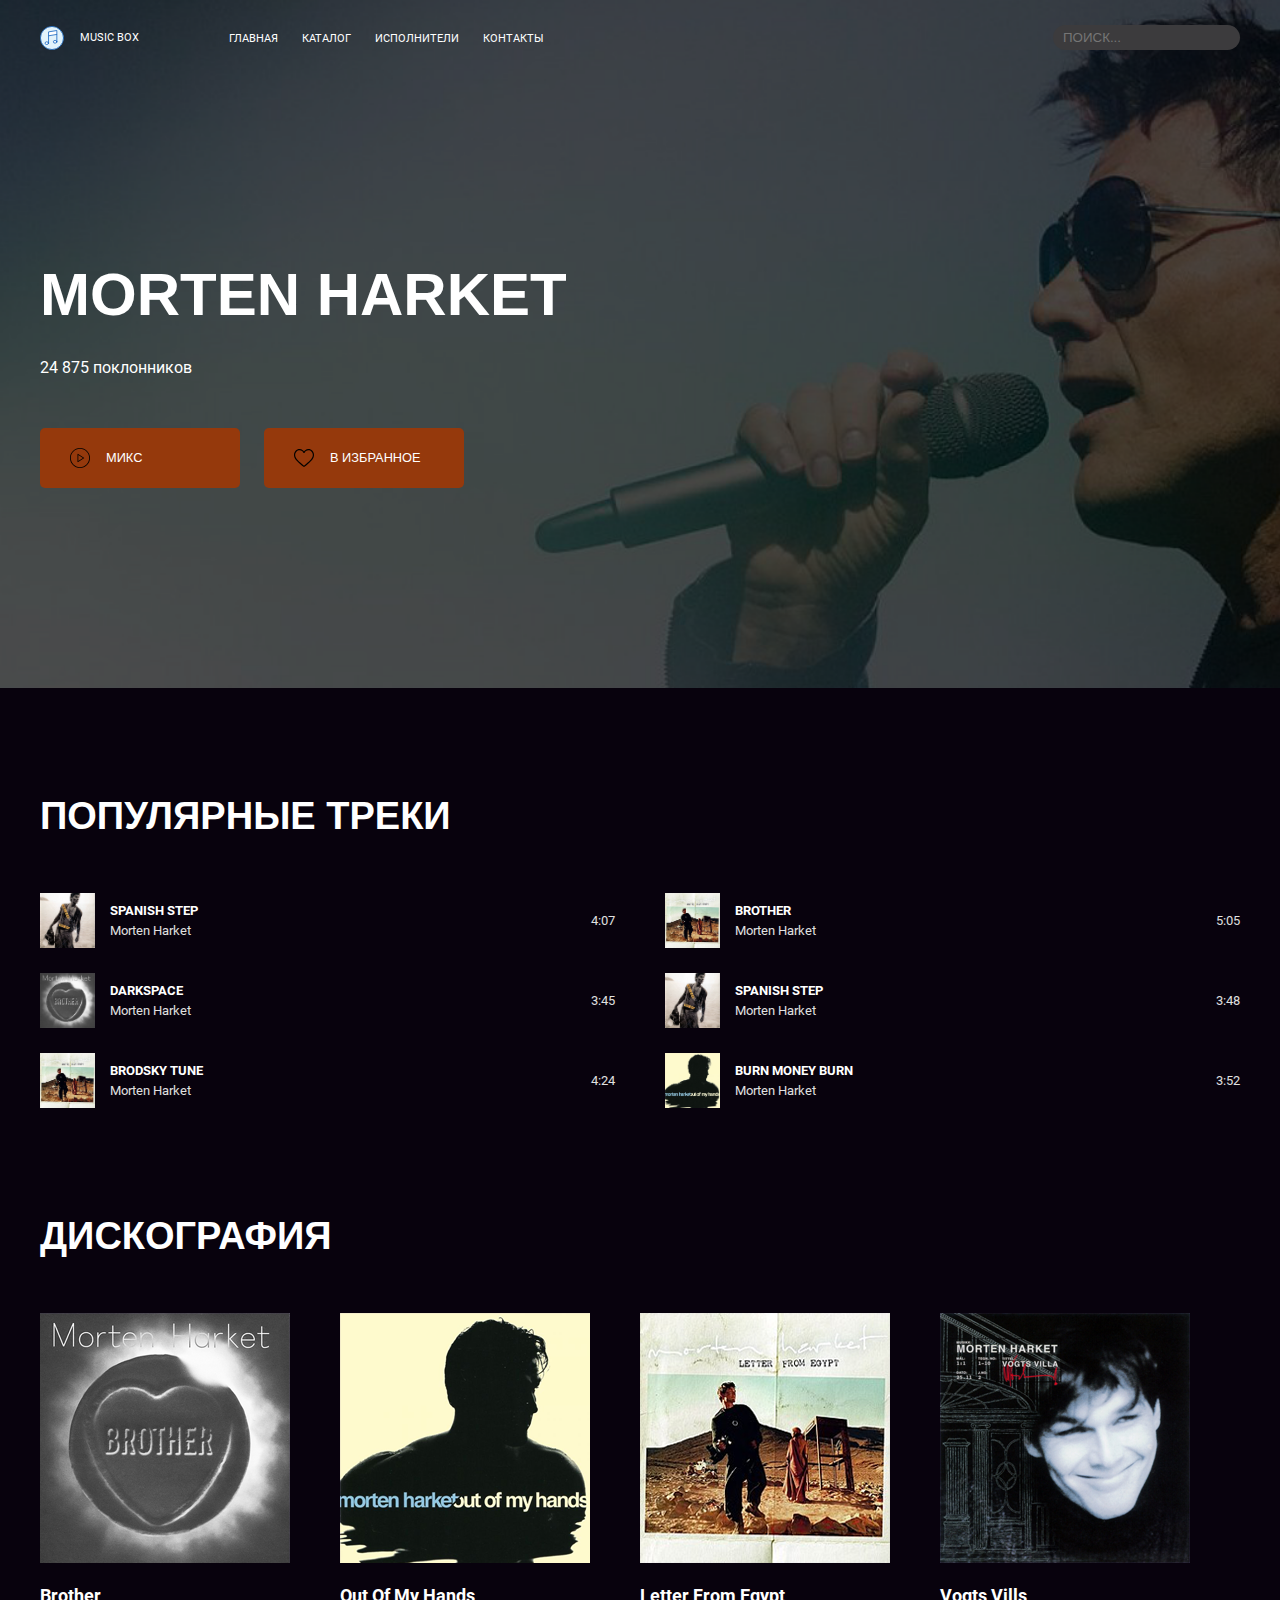
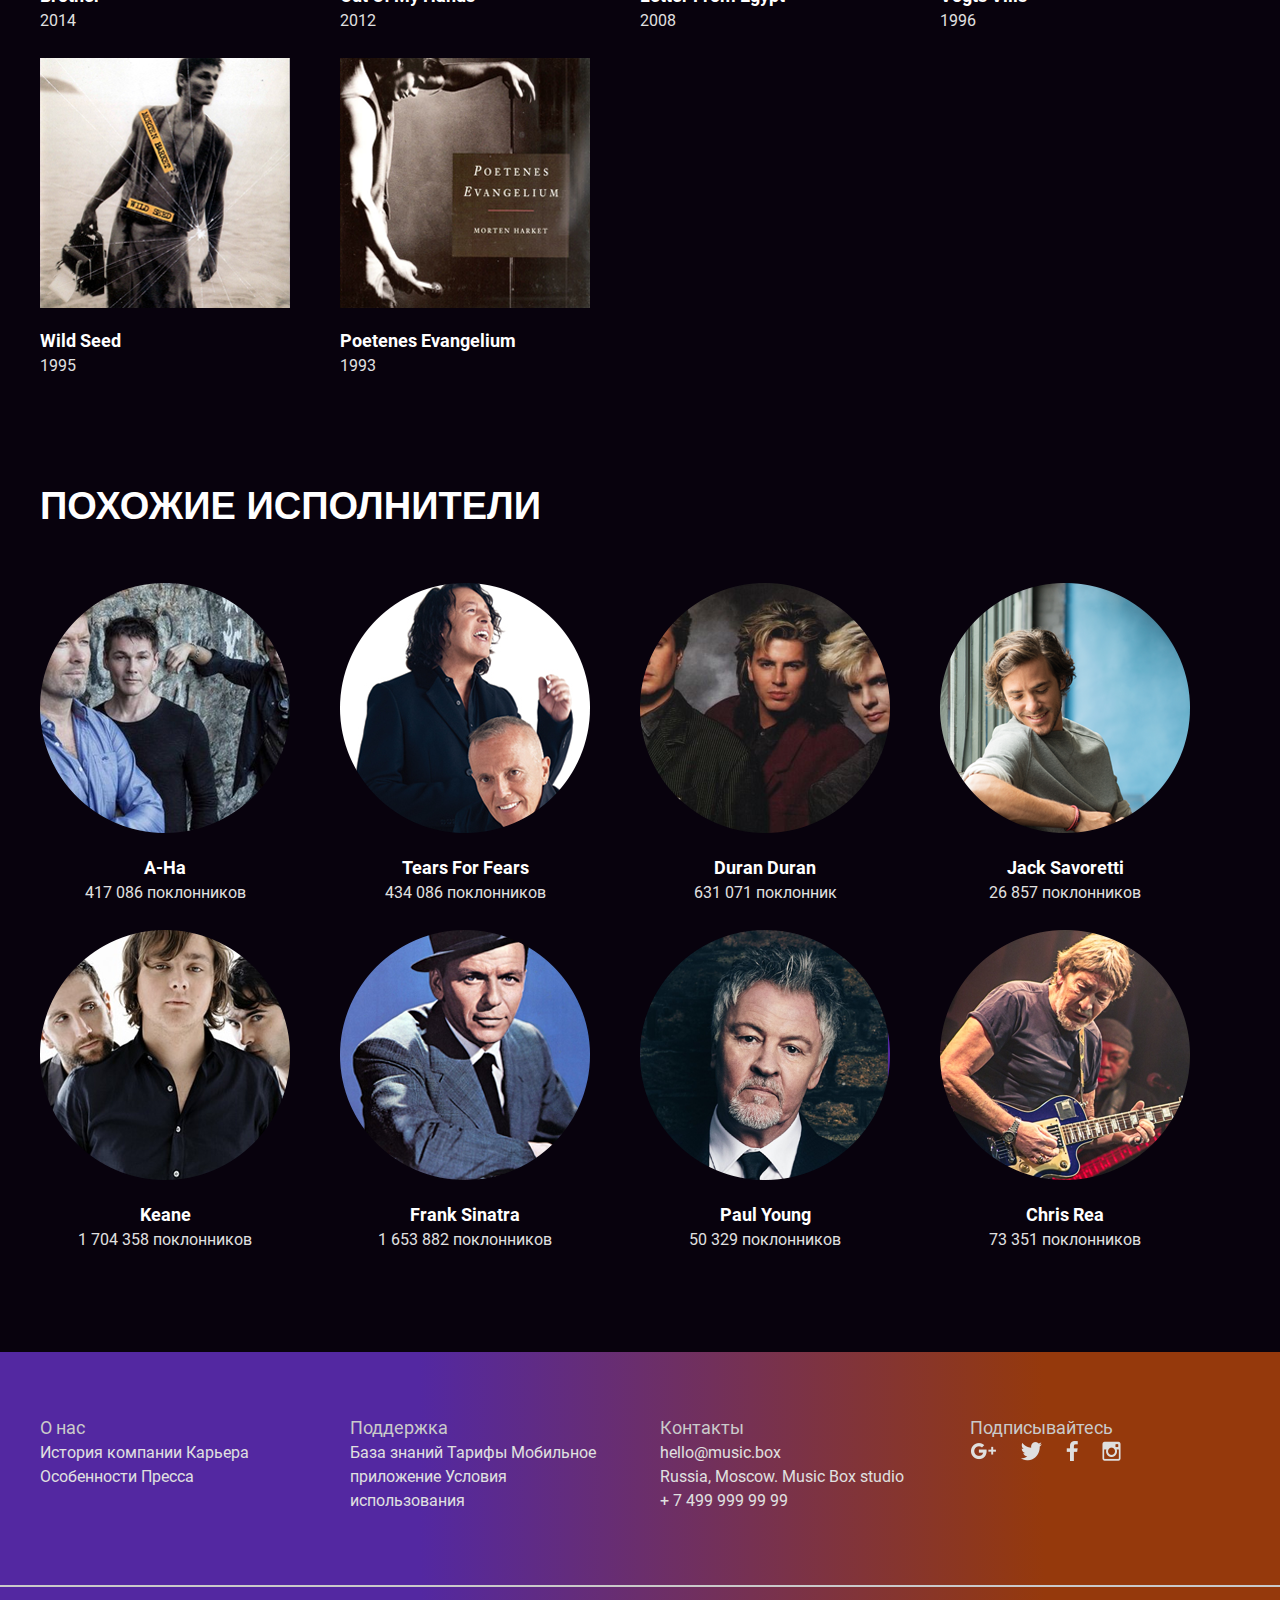
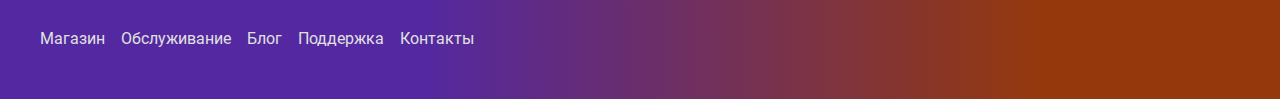
==== commit ffbdc83c: "add new classes for buttons" ====
--- a/src/artist.html
+++ b/src/artist.html
@@ -19,12 +19,12 @@
                     <img class="header-logo" src="images/logo.svg" alt="musician note">
                     <p class="header-href header-href-margin" href="#">Music Box</p>
                 </div>
-                <div class="header-menu">
-                    <a class="header-href" href="index.html">Главная</a>
-                    <a class="header-href" href="#">Каталог</a>
-                    <a class="header-href" href="#">Исполнители</a>
-                    <a class="header-href" href="#">Контакты</a>
-                </div>
+                <ul class="header-menu">
+                    <li><a class="header-href" href="index.html">Главная</a></li>
+                    <li><a class="header-href" href="#">Каталог</a></li>
+                    <li><a class="header-href" href="#">Исполнители</a></li>
+                    <li><a class="header-href" href="#">Контакты</a></li>
+                </ul>
             </div>
             <form class="header-search-form">
                 <label for="search" class="sr-only">Поиск по сайту</label>
@@ -40,14 +40,14 @@
                 <h1>Morten Harket</h1>
                 <p class="number-fans">24 875 поклонников</p>
                 <div class="header-flex">
-                    <a class="btn app-btn header-btn">
+                    <button class="btn app-btn header-btn">
                         <img src="images/play-button.svg" alt="play-button">
                         МИКС
-                    </a>
-                    <a class="btn app-btn header-btn">
+                    </button>
+                    <button class="btn app-btn header-btn">
                         <img src="images/heart.svg" alt="play-button">
                         В ИЗБРАННОЕ
-                    </a>
+                    </button>
                 </div>
             </div>
         </section>
--- a/src/music-box.css
+++ b/src/music-box.css
@@ -112,11 +112,12 @@
 }
 
 .header-artist {
-  padding-top: 250px;
+  padding-top: 200px;
   background-image: url(images/Morten\ Harket.png);
 }
 
 .header-morten h1 {
+  margin-top: 50px;
   margin-bottom: 16px;
   text-align: start;
 }
@@ -201,6 +202,12 @@
   margin: 0;
 }
 
+.header-menu {
+  display: flex;
+  flex-direction: row;
+  align-items: center;
+}
+
 .header-input-form {
   height: 25px;
   padding: 5px 0 5px 10px;
@@ -245,6 +252,7 @@
 .header-main .header-form-submit {
   display: inline-block;
   width: 570px;
+  height: 57px;
   text-align: center;
   margin-bottom: 0;
   padding: 20px 30px;
@@ -706,7 +714,6 @@
 
   .header-left-flex {
     align-items: flex-start;
-    gap: 3px 0;
   }
 
   .header-name {
@@ -752,6 +759,7 @@
   .header-menu {
     display: flex;
     flex-direction: column;
+    align-items: flex-start;
     gap: 3px;
   }
 
